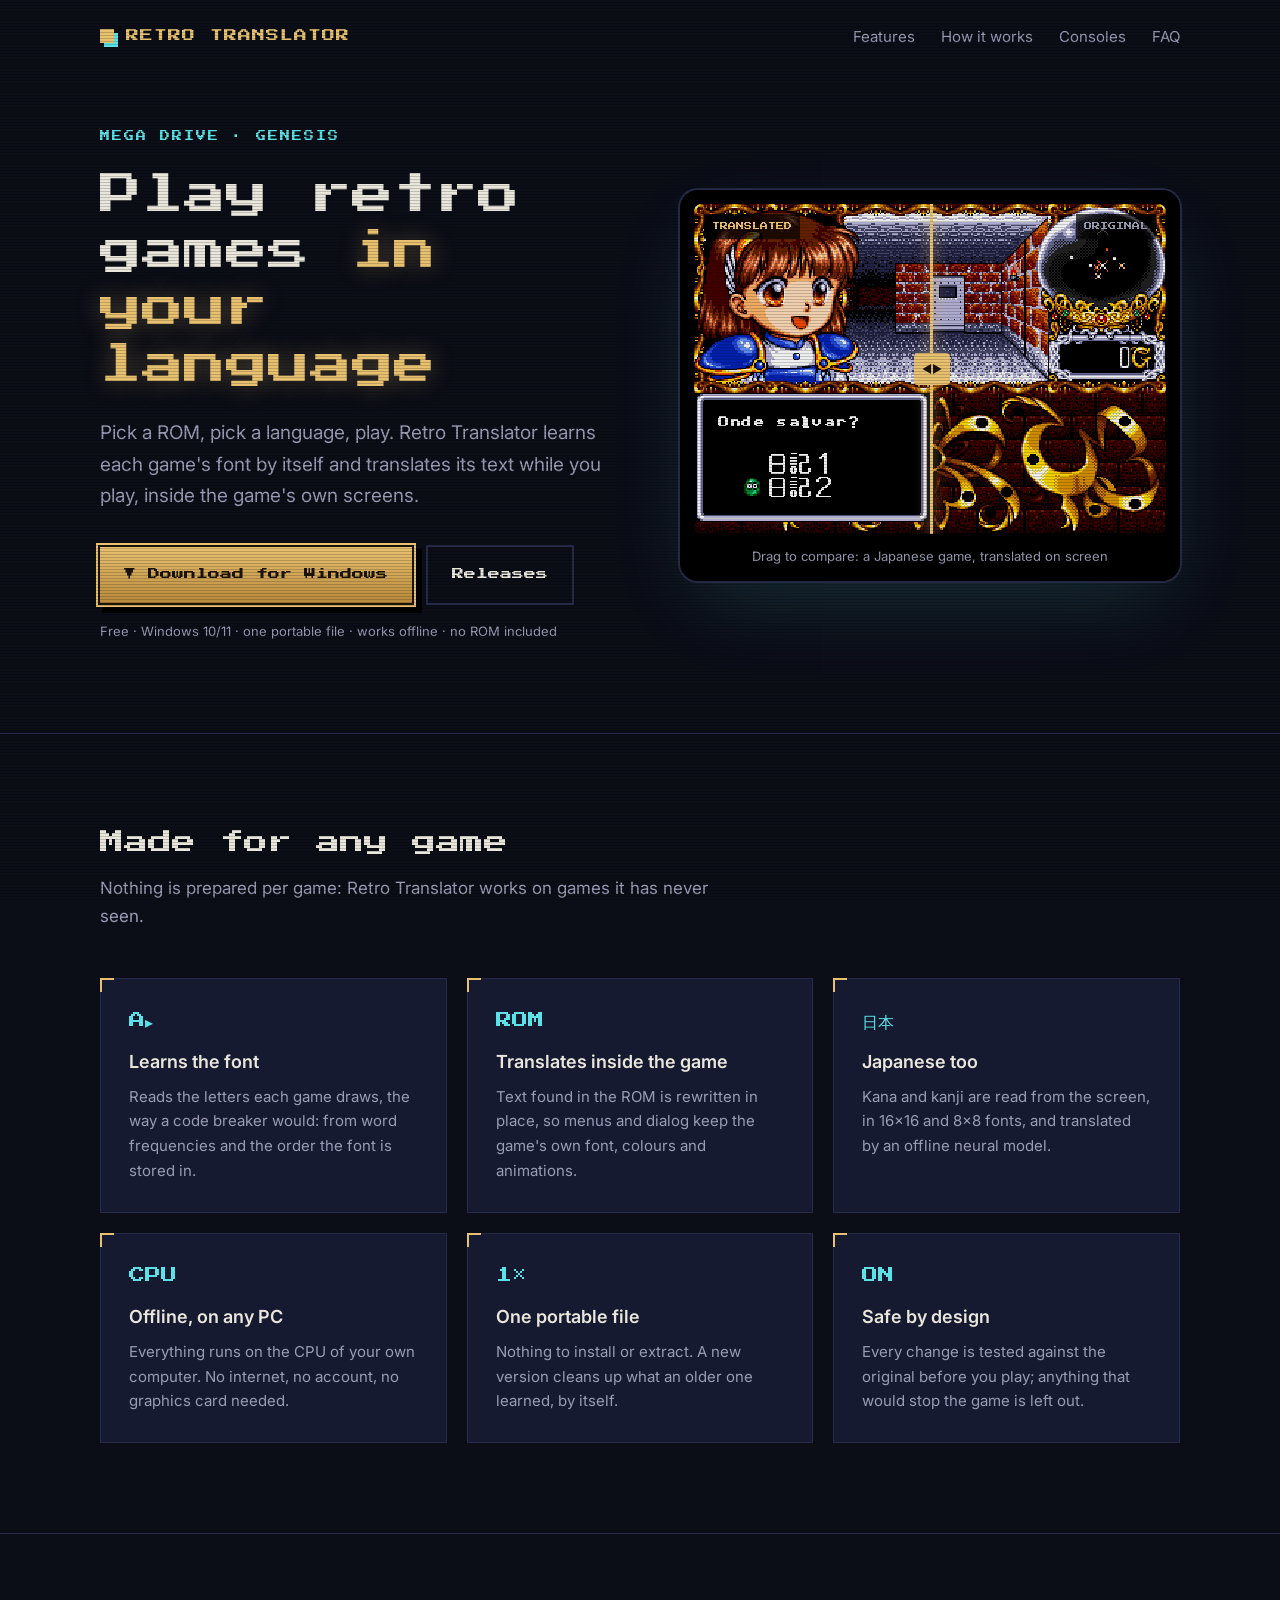
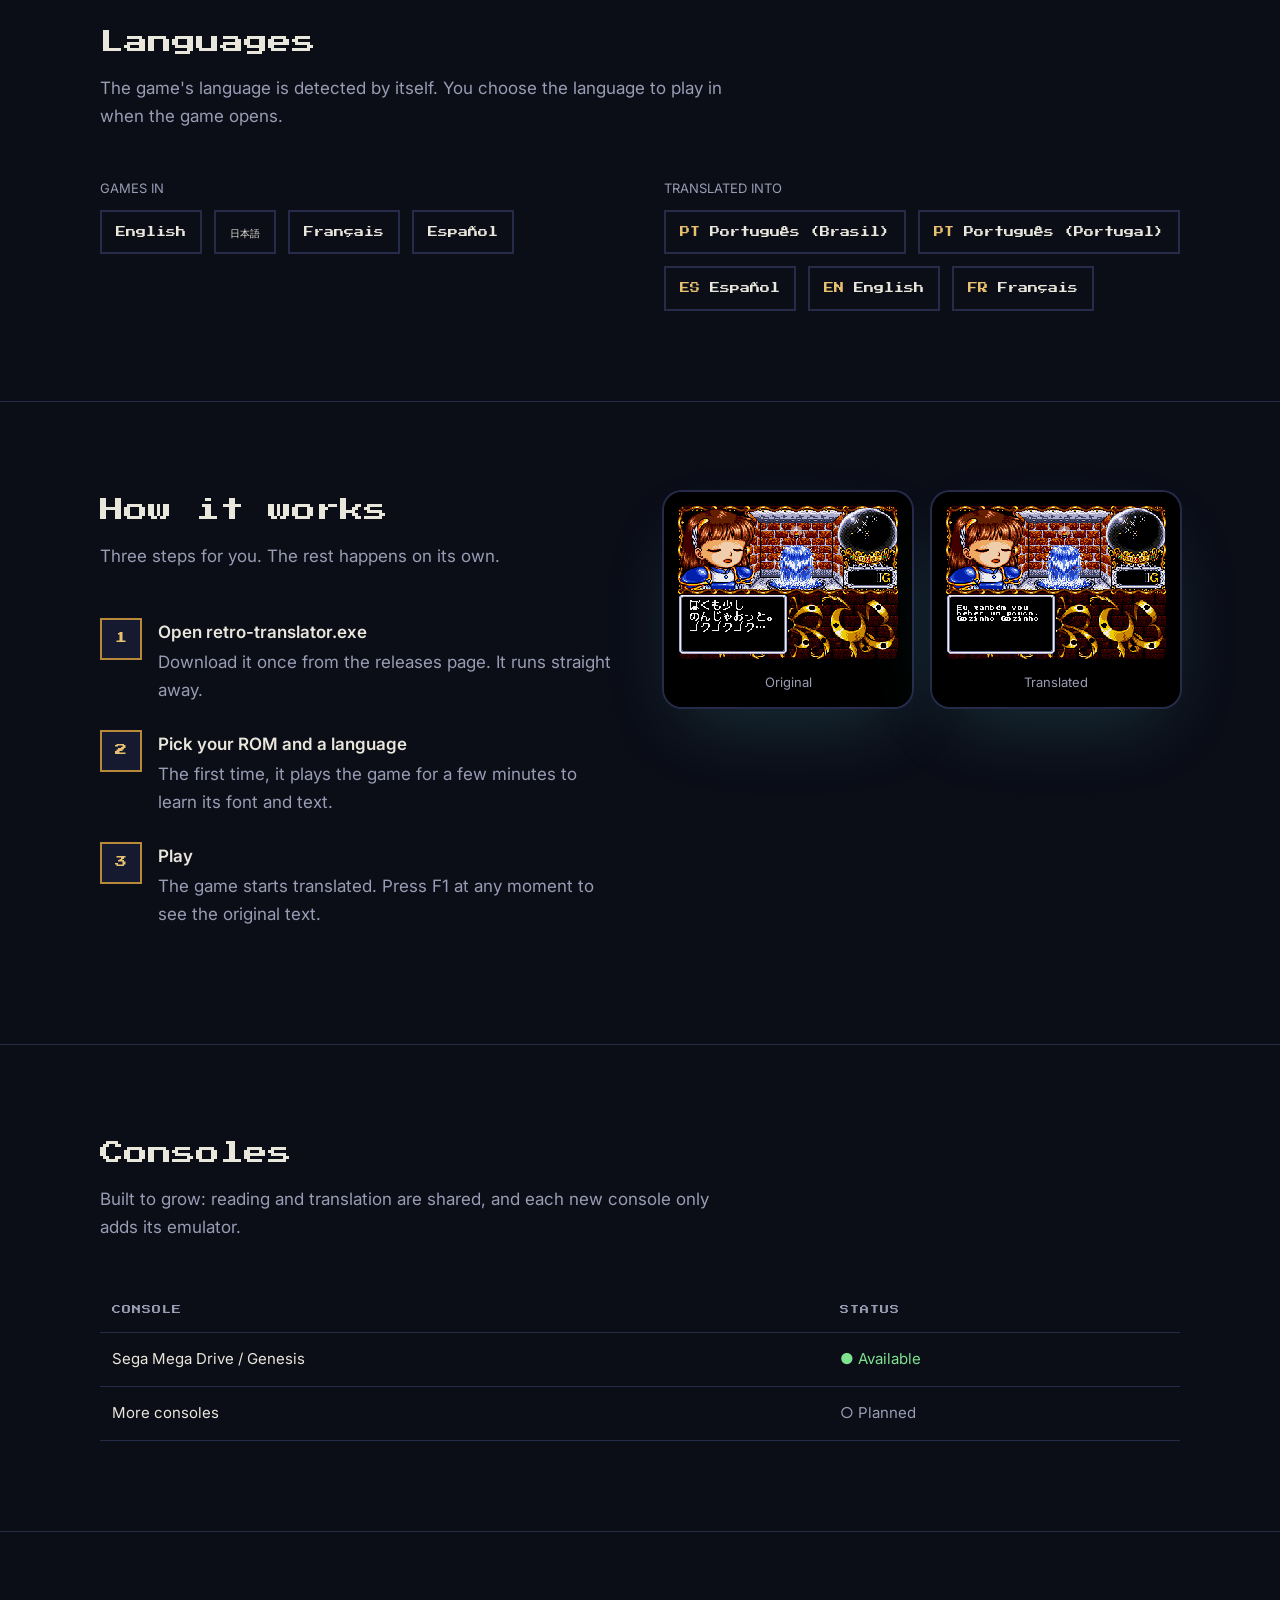
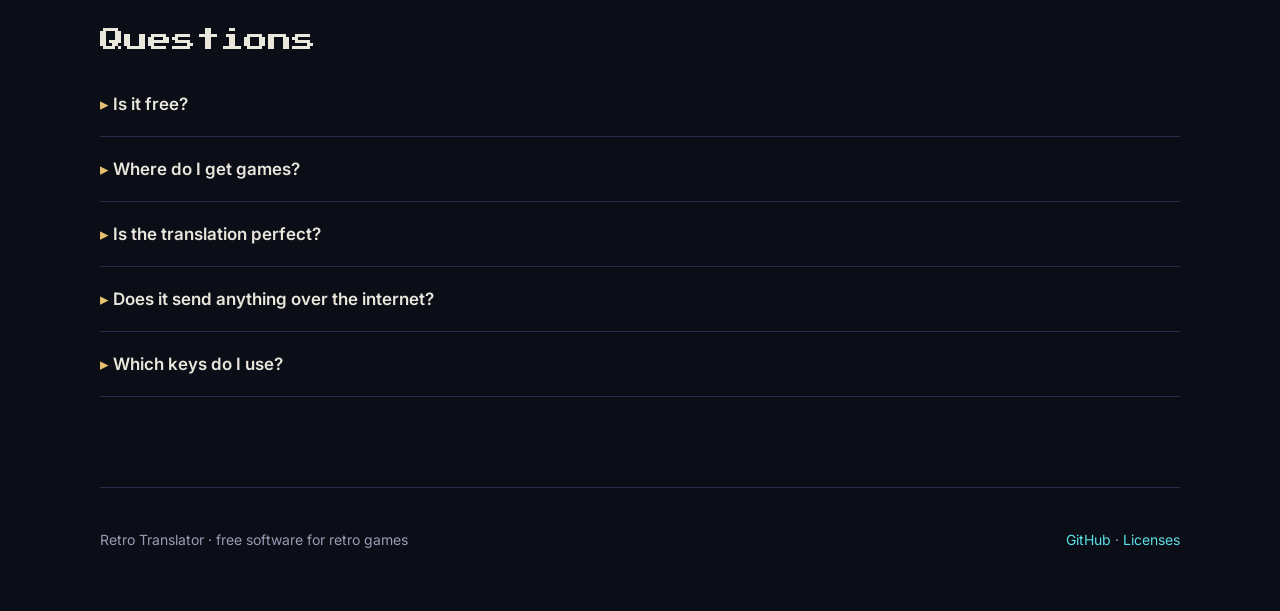
==== index.html @ daa5a82d "Website" ====
<!doctype html>
<html lang="en">
<head>
<meta charset="utf-8">
<meta name="viewport" content="width=device-width, initial-scale=1">
<title>Retro Translator · Play retro games translated automatically</title>
<meta name="description" content="Free Windows program that translates Mega Drive / Genesis games while you play: Japanese, English, French and Spanish games into Portuguese, Spanish, English or French. Offline, portable, no installation.">
<meta name="keywords" content="retro game translation, ROM translation, Mega Drive translation, Genesis translation, Japanese game translation, fan translation tool, emulator translation, traduzir jogos, tradução de ROM, traducir juegos retro">
<link rel="canonical" href="https://leofeitosa.github.io/retro-translator/">
<meta name="theme-color" content="#0b0d17">
<meta property="og:type" content="website">
<meta property="og:title" content="Retro Translator · Play retro games translated automatically">
<meta property="og:description" content="Pick a ROM, pick a language, play. The game's own text is translated while you play, offline, on any Windows PC.">
<meta property="og:url" content="https://leofeitosa.github.io/retro-translator/">
<meta property="og:image" content="https://leofeitosa.github.io/retro-translator/assets/save-after.png">
<meta name="twitter:card" content="summary_large_image">
<link rel="icon" href="data:image/svg+xml,%3Csvg xmlns='http://www.w3.org/2000/svg' viewBox='0 0 16 16'%3E%3Crect width='16' height='16' fill='%230b0d17'/%3E%3Crect x='3' y='3' width='10' height='2' fill='%23e8c170'/%3E%3Crect x='7' y='5' width='2' height='8' fill='%23e8c170'/%3E%3Crect x='11' y='11' width='2' height='2' fill='%235ce1e6'/%3E%3C/svg%3E">
<link rel="preconnect" href="https://fonts.googleapis.com">
<link rel="preconnect" href="https://fonts.gstatic.com" crossorigin>
<link href="https://fonts.googleapis.com/css2?family=Press+Start+2P&family=Inter:wght@400;500;600;700&display=swap" rel="stylesheet">
<script type="application/ld+json">
{"@context":"https://schema.org","@type":"SoftwareApplication","name":"Retro Translator",
"operatingSystem":"Windows 10, Windows 11","applicationCategory":"GameApplication",
"description":"Translates retro console games automatically while you play. Mega Drive / Genesis supported.",
"offers":{"@type":"Offer","price":"0","priceCurrency":"USD"},
"downloadUrl":"https://github.com/LeoFeitosa/retro-translator/releases/latest",
"url":"https://leofeitosa.github.io/retro-translator/"}
</script>
<style>
:root{--bg:#0b0d17;--bg2:#121527;--card:#161a30;--line:#262b4a;--text:#e9e6dc;--muted:#9a9cb4;--gold:#e8c170;--gold2:#b8893a;--cyan:#5ce1e6;--pixel:'Press Start 2P',monospace}
*{box-sizing:border-box;margin:0;padding:0}
html{scroll-behavior:smooth}
body{background:var(--bg);color:var(--text);font:400 17px/1.65 Inter,system-ui,sans-serif;-webkit-font-smoothing:antialiased;overflow-x:hidden}
body::before{content:"";position:fixed;inset:0;pointer-events:none;z-index:50;background:repeating-linear-gradient(0deg,rgba(0,0,0,.18) 0 1px,transparent 1px 3px);mix-blend-mode:multiply}
a{color:var(--cyan);text-decoration:none}
.wrap{max-width:1120px;margin:0 auto;padding:0 20px}
nav{display:flex;align-items:center;justify-content:space-between;padding:22px 0}
.logo{font-family:var(--pixel);font-size:13px;letter-spacing:1px;color:var(--gold);display:flex;align-items:center;gap:12px}
.logo i{width:14px;height:14px;background:var(--gold);box-shadow:4px 4px 0 var(--cyan);display:inline-block}
nav .links a{color:var(--muted);font-size:15px;margin-left:26px}
nav .links a:hover{color:var(--text)}
.hero{display:grid;grid-template-columns:1.05fr 1fr;gap:56px;align-items:center;padding:56px 0 90px}
.eyebrow{font-family:var(--pixel);font-size:10px;color:var(--cyan);letter-spacing:2px;text-transform:uppercase}
h1{font-family:var(--pixel);font-weight:400;font-size:clamp(26px,4vw,42px);line-height:1.35;margin:22px 0 24px;color:var(--text)}
h1 span{color:var(--gold);text-shadow:0 0 24px rgba(232,193,112,.35)}
.lead{font-size:19px;color:var(--muted);max-width:520px}
.cta{display:flex;flex-wrap:wrap;gap:14px;margin-top:34px;align-items:center}
.btn{font-family:var(--pixel);font-size:12px;padding:18px 24px;display:inline-flex;gap:12px;align-items:center;transition:transform .12s}
.btn-gold{background:linear-gradient(180deg,var(--gold),var(--gold2));color:#1a1306;box-shadow:0 0 0 2px #1a1306,0 0 0 4px var(--gold),6px 6px 0 4px #000}
.btn-gold:hover{transform:translate(-2px,-2px)}
.btn-ghost{color:var(--text);border:2px solid var(--line)}
.btn-ghost:hover{border-color:var(--cyan);color:var(--cyan)}
.small{font-size:13px;color:var(--muted);margin-top:16px}
.crt{position:relative;background:#000;padding:14px;border-radius:18px;box-shadow:0 0 0 2px var(--line),0 30px 80px -20px rgba(92,225,230,.18),inset 0 0 40px rgba(0,0,0,.9)}
.compare{position:relative;aspect-ratio:10/7;overflow:hidden;border-radius:8px;user-select:none}
.compare img{position:absolute;inset:0;width:100%;height:100%;image-rendering:pixelated;display:block}
.compare .after{clip-path:inset(0 calc(100% - var(--cut,50%)) 0 0)}
.compare .bar{position:absolute;top:0;bottom:0;left:var(--cut,50%);width:3px;background:var(--gold);box-shadow:0 0 14px var(--gold)}
.compare .bar::after{content:"◀▶";position:absolute;top:50%;left:50%;transform:translate(-50%,-50%);font-size:11px;background:var(--gold);color:#1a1306;padding:7px 8px;border-radius:4px}
.compare input{position:absolute;inset:0;width:100%;height:100%;opacity:0;cursor:ew-resize}
.tag{position:absolute;top:10px;font-family:var(--pixel);font-size:8px;padding:6px 8px;background:rgba(0,0,0,.7);color:var(--muted);z-index:2}
.tag.l{left:10px;color:var(--gold)}.tag.r{right:10px}
.crt figcaption{font-size:13px;color:var(--muted);text-align:center;padding-top:12px}
section{padding:90px 0;border-top:1px solid var(--line)}
h2{font-family:var(--pixel);font-weight:400;font-size:clamp(18px,2.4vw,24px);line-height:1.5;margin-bottom:14px}
.sub{color:var(--muted);max-width:640px;margin-bottom:48px}
.grid{display:grid;grid-template-columns:repeat(3,1fr);gap:20px}
.card{background:var(--card);border:1px solid var(--line);padding:28px;position:relative;transition:border-color .2s}
.card:hover{border-color:var(--gold2)}
.card::before{content:"";position:absolute;top:-1px;left:-1px;width:12px;height:12px;border-top:2px solid var(--gold);border-left:2px solid var(--gold)}
.card h3{font-size:18px;margin:14px 0 8px;font-weight:600}
.card p{color:var(--muted);font-size:15px}
.ico{font-family:var(--pixel);font-size:16px;color:var(--cyan)}
.langs{display:flex;flex-wrap:wrap;gap:12px;margin-top:8px}
.pill{font-family:var(--pixel);font-size:10px;padding:12px 14px;border:2px solid var(--line);color:var(--text)}
.pill b{color:var(--gold);font-weight:400}
.cols{display:grid;grid-template-columns:1fr 1fr;gap:48px}
.steps{counter-reset:s;list-style:none}
.steps li{counter-increment:s;padding:0 0 26px 58px;position:relative;color:var(--muted)}
.steps li b{color:var(--text);display:block;font-weight:600;margin-bottom:2px}
.steps li::before{content:counter(s);position:absolute;left:0;top:0;font-family:var(--pixel);font-size:12px;width:38px;height:38px;display:grid;place-items:center;background:var(--card);border:2px solid var(--gold2);color:var(--gold)}
table{width:100%;border-collapse:collapse;font-size:15px}
th,td{text-align:left;padding:14px 12px;border-bottom:1px solid var(--line)}
th{font-family:var(--pixel);font-size:9px;color:var(--muted);font-weight:400;letter-spacing:1px}
.ok{color:#7ee28f}.soon{color:var(--muted)}
.shots{display:grid;grid-template-columns:1fr 1fr;gap:20px;align-items:start}
details{border-bottom:1px solid var(--line);padding:18px 0}
summary{cursor:pointer;font-weight:600;list-style:none}
summary::before{content:"▸ ";color:var(--gold)}
details[open] summary::before{content:"▾ "}
details p{color:var(--muted);margin-top:10px}
footer{border-top:1px solid var(--line);padding:40px 0 60px;color:var(--muted);font-size:14px;display:flex;justify-content:space-between;flex-wrap:wrap;gap:12px}
@media (max-width:860px){.hero,.cols,.shots{grid-template-columns:1fr}.grid{grid-template-columns:1fr}nav .links{display:none}.hero{padding-top:24px}}
@media (prefers-reduced-motion:reduce){*{transition:none!important}html{scroll-behavior:auto}}
</style>
</head>
<body>
<div class="wrap">
<nav><div class="logo"><i></i>RETRO TRANSLATOR</div>
<div class="links"><a href="#features">Features</a><a href="#how">How it works</a><a href="#consoles">Consoles</a><a href="#faq">FAQ</a></div></nav>

<header class="hero">
<div>
<div class="eyebrow">Mega Drive · Genesis</div>
<h1>Play retro games <span>in your language</span></h1>
<p class="lead">Pick a ROM, pick a language, play. Retro Translator learns each game's font by itself and translates its text while you play, inside the game's own screens.</p>
<div class="cta">
<a class="btn btn-gold" href="https://github.com/LeoFeitosa/retro-translator/releases/latest/download/retro-translator.exe">▼ Download for Windows</a>
<a class="btn btn-ghost" href="https://github.com/LeoFeitosa/retro-translator/releases">Releases</a>
</div>
<p class="small">Free · Windows 10/11 · one portable file · works offline · no ROM included</p>
</div>
<figure class="crt">
<div class="compare" id="cmp">
<img src="assets/save-before.png" alt="Japanese Mega Drive game asking where to save" width="640" height="448">
<img class="after" src="assets/save-after.png" alt="The same screen translated into Portuguese: Onde guardar?" width="640" height="448">
<span class="tag l">TRANSLATED</span><span class="tag r">ORIGINAL</span>
<div class="bar"></div>
<input type="range" min="0" max="100" value="50" aria-label="Compare original and translated screen">
</div>
<figcaption>Drag to compare: a Japanese game, translated on screen</figcaption>
</figure>
</header>
</div>

<section id="features"><div class="wrap">
<h2>Made for any game</h2>
<p class="sub">Nothing is prepared per game: Retro Translator works on games it has never seen.</p>
<div class="grid">
<div class="card"><div class="ico">A▸</div><h3>Learns the font</h3><p>Reads the letters each game draws, the way a code breaker would: from word frequencies and the order the font is stored in.</p></div>
<div class="card"><div class="ico">ROM</div><h3>Translates inside the game</h3><p>Text found in the ROM is rewritten in place, so menus and dialog keep the game's own font, colours and animations.</p></div>
<div class="card"><div class="ico">日本</div><h3>Japanese too</h3><p>Kana and kanji are read from the screen, in 16x16 and 8x8 fonts, and translated by an offline neural model.</p></div>
<div class="card"><div class="ico">CPU</div><h3>Offline, on any PC</h3><p>Everything runs on the CPU of your own computer. No internet, no account, no graphics card needed.</p></div>
<div class="card"><div class="ico">1×</div><h3>One portable file</h3><p>Nothing to install or extract. A new version cleans up what an older one learned, by itself.</p></div>
<div class="card"><div class="ico">ON</div><h3>Safe by design</h3><p>Every change is tested against the original before you play; anything that would stop the game is left out.</p></div>
</div>
</div></section>

<section id="languages"><div class="wrap">
<h2>Languages</h2>
<p class="sub">The game's language is detected by itself. You choose the language to play in when the game opens.</p>
<div class="cols">
<div><p class="small" style="margin:0 0 10px">GAMES IN</p><div class="langs"><span class="pill">English</span><span class="pill">日本語</span><span class="pill">Français</span><span class="pill">Español</span></div></div>
<div><p class="small" style="margin:0 0 10px">TRANSLATED INTO</p><div class="langs"><span class="pill"><b>PT</b> Português (Brasil)</span><span class="pill"><b>PT</b> Português (Portugal)</span><span class="pill"><b>ES</b> Español</span><span class="pill"><b>EN</b> English</span><span class="pill"><b>FR</b> Français</span></div></div>
</div>
</div></section>

<section id="how"><div class="wrap cols">
<div>
<h2>How it works</h2>
<p class="sub">Three steps for you. The rest happens on its own.</p>
<ol class="steps">
<li><b>Open retro-translator.exe</b>Download it once from the releases page. It runs straight away.</li>
<li><b>Pick your ROM and a language</b>The first time, it plays the game for a few minutes to learn its font and text.</li>
<li><b>Play</b>The game starts translated. Press F1 at any moment to see the original text.</li>
</ol>
</div>
<div class="shots">
<figure class="crt"><div class="compare"><img src="assets/drink-before.png" alt="Japanese dialog box" width="640" height="448" loading="lazy"></div><figcaption>Original</figcaption></figure>
<figure class="crt"><div class="compare"><img src="assets/drink-after.png" alt="Dialog box translated into Portuguese" width="640" height="448" loading="lazy"></div><figcaption>Translated</figcaption></figure>
</div>
</div></section>

<section id="consoles"><div class="wrap">
<h2>Consoles</h2>
<p class="sub">Built to grow: reading and translation are shared, and each new console only adds its emulator.</p>
<table>
<tr><th>CONSOLE</th><th>STATUS</th></tr>
<tr><td>Sega Mega Drive / Genesis</td><td class="ok">● Available</td></tr>
<tr><td>More consoles</td><td class="soon">○ Planned</td></tr>
</table>
</div></section>

<section id="faq"><div class="wrap">
<h2>Questions</h2>
<details><summary>Is it free?</summary><p>Yes. It may not be sold: the emulator core it uses forbids commercial use.</p></details>
<details><summary>Where do I get games?</summary><p>No ROM is included. Use backups of games you own.</p></details>
<details><summary>Is the translation perfect?</summary><p>Most sentences read well; some come out literal or wrong, and graphic text such as logos is not translated. Each version improves it.</p></details>
<details><summary>Does it send anything over the internet?</summary><p>No. Reading and translation run entirely on your computer.</p></details>
<details><summary>Which keys do I use?</summary><p>Arrows for the D-pad, Z / X / C for A / B / C, Enter for Start, F1 to switch the translation on and off, Esc to quit.</p></details>
</div></section>

<div class="wrap"><footer><span>Retro Translator · free software for retro games</span><span><a href="https://github.com/LeoFeitosa/retro-translator">GitHub</a> · <a href="https://github.com/LeoFeitosa/retro-translator/blob/main/THIRD_PARTY.md">Licenses</a></span></footer></div>

<script>
document.querySelectorAll('.compare input').forEach(function(r){r.addEventListener('input',function(){r.parentNode.style.setProperty('--cut',r.value+'%')})});
</script>
</body>
</html>
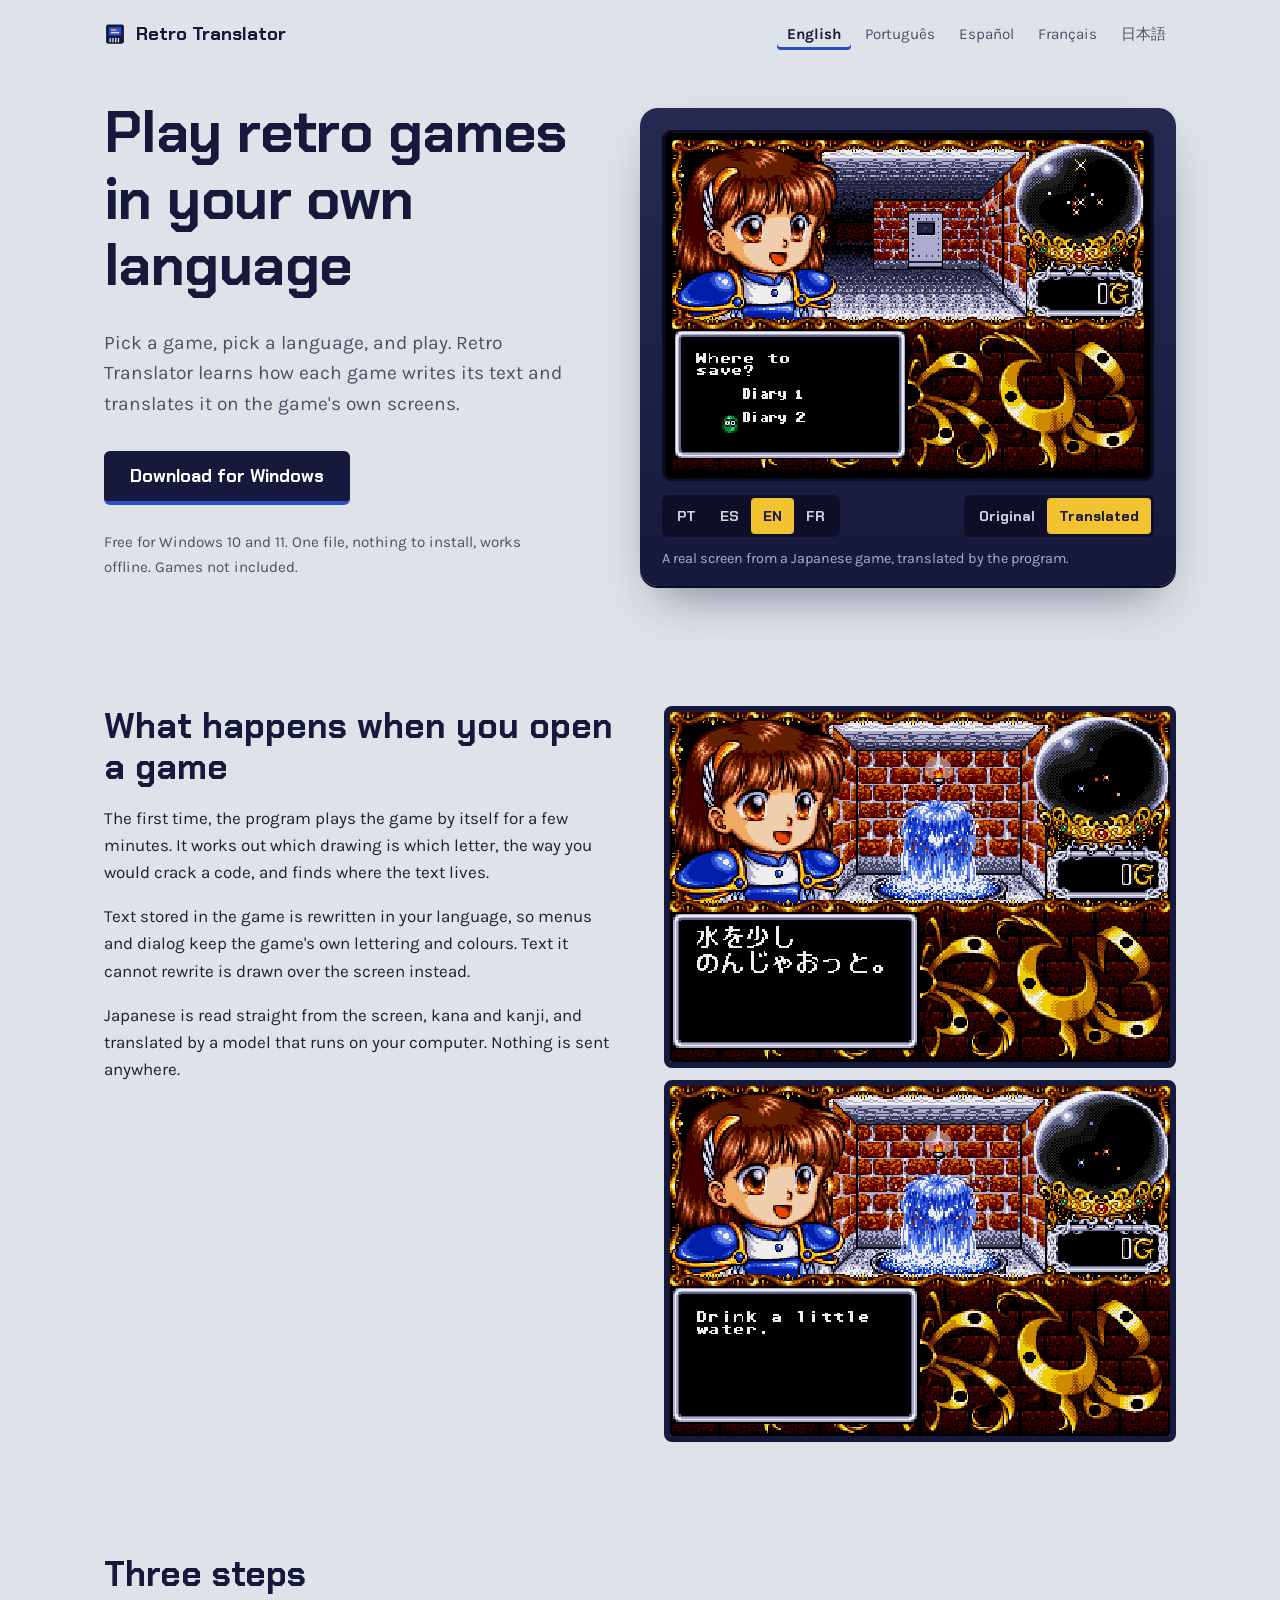
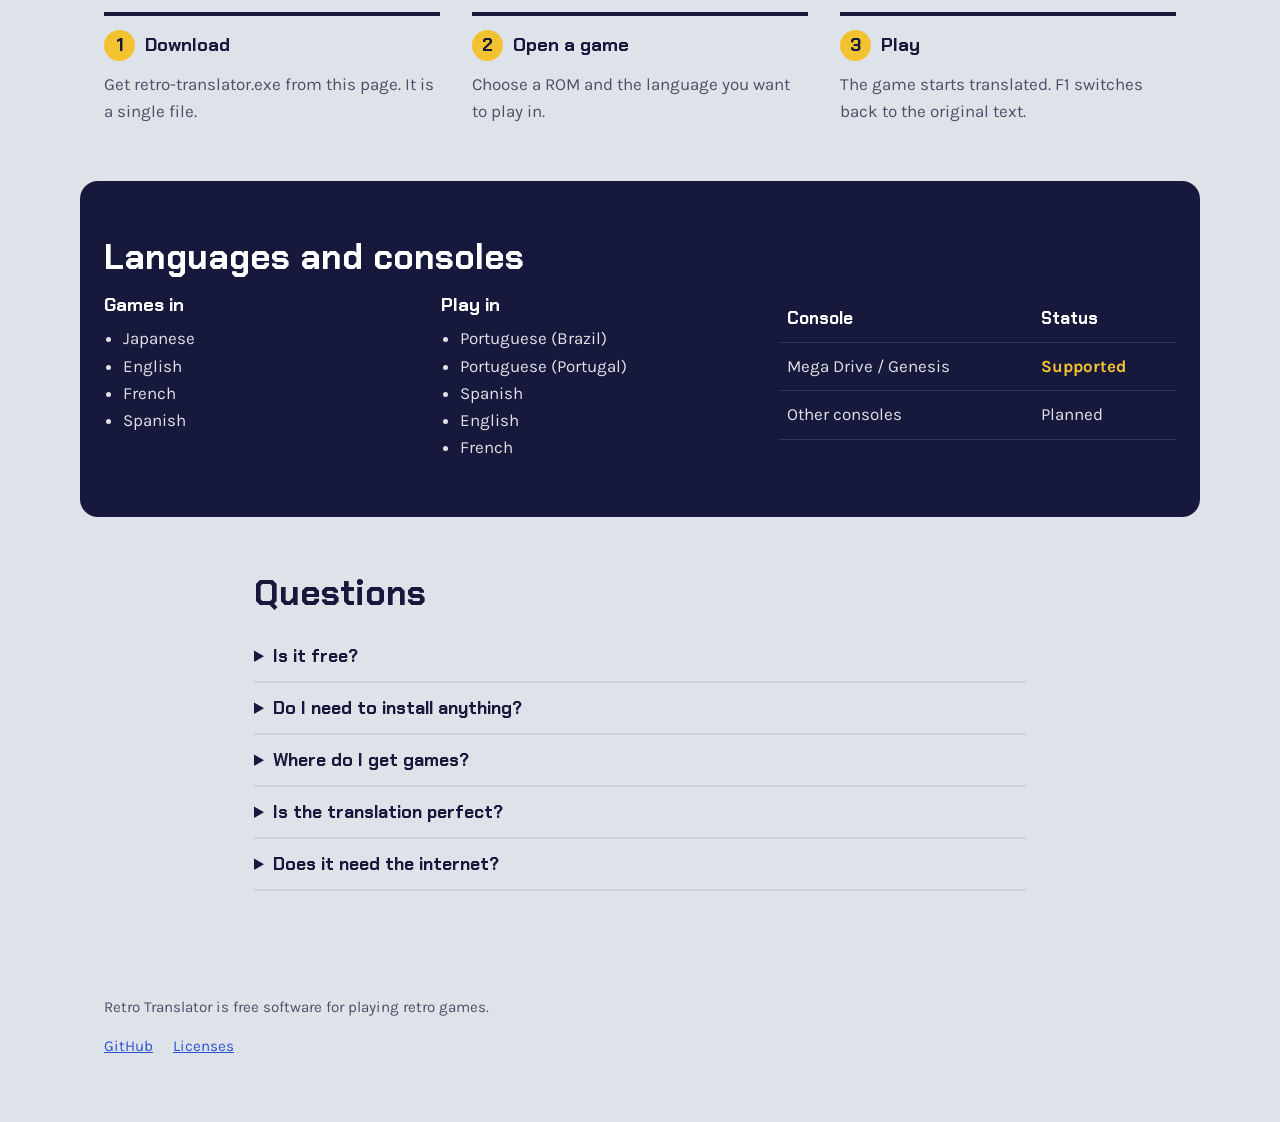
==== commit 6ce11523: "Rebuild the website: one page per language, real screenshots, structured data" ====
--- a/index.html
+++ b/index.html
@@ -3,187 +3,78 @@
 <head>
 <meta charset="utf-8">
 <meta name="viewport" content="width=device-width, initial-scale=1">
-<title>Retro Translator · Play retro games translated automatically</title>
-<meta name="description" content="Free Windows program that translates Mega Drive / Genesis games while you play: Japanese, English, French and Spanish games into Portuguese, Spanish, English or French. Offline, portable, no installation.">
-<meta name="keywords" content="retro game translation, ROM translation, Mega Drive translation, Genesis translation, Japanese game translation, fan translation tool, emulator translation, traduzir jogos, tradução de ROM, traducir juegos retro">
+<title>Retro Translator: play retro games translated into your language</title>
+<meta name="description" content="Free Windows program that translates Mega Drive / Genesis games while you play. Japanese, English, French and Spanish games into English, Portuguese, Spanish or French. Offline and portable.">
 <link rel="canonical" href="https://leofeitosa.github.io/retro-translator/">
-<meta name="theme-color" content="#0b0d17">
+<link rel="alternate" hreflang="en" href="https://leofeitosa.github.io/retro-translator/">
+<link rel="alternate" hreflang="pt" href="https://leofeitosa.github.io/retro-translator/pt/">
+<link rel="alternate" hreflang="es" href="https://leofeitosa.github.io/retro-translator/es/">
+<link rel="alternate" hreflang="fr" href="https://leofeitosa.github.io/retro-translator/fr/">
+<link rel="alternate" hreflang="ja" href="https://leofeitosa.github.io/retro-translator/ja/">
+<link rel="alternate" hreflang="x-default" href="https://leofeitosa.github.io/retro-translator/">
 <meta property="og:type" content="website">
-<meta property="og:title" content="Retro Translator · Play retro games translated automatically">
-<meta property="og:description" content="Pick a ROM, pick a language, play. The game's own text is translated while you play, offline, on any Windows PC.">
+<meta property="og:site_name" content="Retro Translator">
+<meta property="og:locale" content="en_US">
+<meta property="og:title" content="Retro Translator: play retro games translated into your language">
+<meta property="og:description" content="Free Windows program that translates Mega Drive / Genesis games while you play. Japanese, English, French and Spanish games into English, Portuguese, Spanish or French. Offline and portable.">
 <meta property="og:url" content="https://leofeitosa.github.io/retro-translator/">
-<meta property="og:image" content="https://leofeitosa.github.io/retro-translator/assets/save-after.png">
+<meta property="og:image" content="https://leofeitosa.github.io/retro-translator/assets/share.png">
+<meta property="og:image:width" content="1200"><meta property="og:image:height" content="840">
 <meta name="twitter:card" content="summary_large_image">
-<link rel="icon" href="data:image/svg+xml,%3Csvg xmlns='http://www.w3.org/2000/svg' viewBox='0 0 16 16'%3E%3Crect width='16' height='16' fill='%230b0d17'/%3E%3Crect x='3' y='3' width='10' height='2' fill='%23e8c170'/%3E%3Crect x='7' y='5' width='2' height='8' fill='%23e8c170'/%3E%3Crect x='11' y='11' width='2' height='2' fill='%235ce1e6'/%3E%3C/svg%3E">
-<link rel="preconnect" href="https://fonts.googleapis.com">
-<link rel="preconnect" href="https://fonts.gstatic.com" crossorigin>
-<link href="https://fonts.googleapis.com/css2?family=Press+Start+2P&family=Inter:wght@400;500;600;700&display=swap" rel="stylesheet">
-<script type="application/ld+json">
-{"@context":"https://schema.org","@type":"SoftwareApplication","name":"Retro Translator",
-"operatingSystem":"Windows 10, Windows 11","applicationCategory":"GameApplication",
-"description":"Translates retro console games automatically while you play. Mega Drive / Genesis supported.",
-"offers":{"@type":"Offer","price":"0","priceCurrency":"USD"},
-"downloadUrl":"https://github.com/LeoFeitosa/retro-translator/releases/latest",
-"url":"https://leofeitosa.github.io/retro-translator/"}
-</script>
-<style>
-:root{--bg:#0b0d17;--bg2:#121527;--card:#161a30;--line:#262b4a;--text:#e9e6dc;--muted:#9a9cb4;--gold:#e8c170;--gold2:#b8893a;--cyan:#5ce1e6;--pixel:'Press Start 2P',monospace}
-*{box-sizing:border-box;margin:0;padding:0}
-html{scroll-behavior:smooth}
-body{background:var(--bg);color:var(--text);font:400 17px/1.65 Inter,system-ui,sans-serif;-webkit-font-smoothing:antialiased;overflow-x:hidden}
-body::before{content:"";position:fixed;inset:0;pointer-events:none;z-index:50;background:repeating-linear-gradient(0deg,rgba(0,0,0,.18) 0 1px,transparent 1px 3px);mix-blend-mode:multiply}
-a{color:var(--cyan);text-decoration:none}
-.wrap{max-width:1120px;margin:0 auto;padding:0 20px}
-nav{display:flex;align-items:center;justify-content:space-between;padding:22px 0}
-.logo{font-family:var(--pixel);font-size:13px;letter-spacing:1px;color:var(--gold);display:flex;align-items:center;gap:12px}
-.logo i{width:14px;height:14px;background:var(--gold);box-shadow:4px 4px 0 var(--cyan);display:inline-block}
-nav .links a{color:var(--muted);font-size:15px;margin-left:26px}
-nav .links a:hover{color:var(--text)}
-.hero{display:grid;grid-template-columns:1.05fr 1fr;gap:56px;align-items:center;padding:56px 0 90px}
-.eyebrow{font-family:var(--pixel);font-size:10px;color:var(--cyan);letter-spacing:2px;text-transform:uppercase}
-h1{font-family:var(--pixel);font-weight:400;font-size:clamp(26px,4vw,42px);line-height:1.35;margin:22px 0 24px;color:var(--text)}
-h1 span{color:var(--gold);text-shadow:0 0 24px rgba(232,193,112,.35)}
-.lead{font-size:19px;color:var(--muted);max-width:520px}
-.cta{display:flex;flex-wrap:wrap;gap:14px;margin-top:34px;align-items:center}
-.btn{font-family:var(--pixel);font-size:12px;padding:18px 24px;display:inline-flex;gap:12px;align-items:center;transition:transform .12s}
-.btn-gold{background:linear-gradient(180deg,var(--gold),var(--gold2));color:#1a1306;box-shadow:0 0 0 2px #1a1306,0 0 0 4px var(--gold),6px 6px 0 4px #000}
-.btn-gold:hover{transform:translate(-2px,-2px)}
-.btn-ghost{color:var(--text);border:2px solid var(--line)}
-.btn-ghost:hover{border-color:var(--cyan);color:var(--cyan)}
-.small{font-size:13px;color:var(--muted);margin-top:16px}
-.crt{position:relative;background:#000;padding:14px;border-radius:18px;box-shadow:0 0 0 2px var(--line),0 30px 80px -20px rgba(92,225,230,.18),inset 0 0 40px rgba(0,0,0,.9)}
-.compare{position:relative;aspect-ratio:10/7;overflow:hidden;border-radius:8px;user-select:none}
-.compare img{position:absolute;inset:0;width:100%;height:100%;image-rendering:pixelated;display:block}
-.compare .after{clip-path:inset(0 calc(100% - var(--cut,50%)) 0 0)}
-.compare .bar{position:absolute;top:0;bottom:0;left:var(--cut,50%);width:3px;background:var(--gold);box-shadow:0 0 14px var(--gold)}
-.compare .bar::after{content:"◀▶";position:absolute;top:50%;left:50%;transform:translate(-50%,-50%);font-size:11px;background:var(--gold);color:#1a1306;padding:7px 8px;border-radius:4px}
-.compare input{position:absolute;inset:0;width:100%;height:100%;opacity:0;cursor:ew-resize}
-.tag{position:absolute;top:10px;font-family:var(--pixel);font-size:8px;padding:6px 8px;background:rgba(0,0,0,.7);color:var(--muted);z-index:2}
-.tag.l{left:10px;color:var(--gold)}.tag.r{right:10px}
-.crt figcaption{font-size:13px;color:var(--muted);text-align:center;padding-top:12px}
-section{padding:90px 0;border-top:1px solid var(--line)}
-h2{font-family:var(--pixel);font-weight:400;font-size:clamp(18px,2.4vw,24px);line-height:1.5;margin-bottom:14px}
-.sub{color:var(--muted);max-width:640px;margin-bottom:48px}
-.grid{display:grid;grid-template-columns:repeat(3,1fr);gap:20px}
-.card{background:var(--card);border:1px solid var(--line);padding:28px;position:relative;transition:border-color .2s}
-.card:hover{border-color:var(--gold2)}
-.card::before{content:"";position:absolute;top:-1px;left:-1px;width:12px;height:12px;border-top:2px solid var(--gold);border-left:2px solid var(--gold)}
-.card h3{font-size:18px;margin:14px 0 8px;font-weight:600}
-.card p{color:var(--muted);font-size:15px}
-.ico{font-family:var(--pixel);font-size:16px;color:var(--cyan)}
-.langs{display:flex;flex-wrap:wrap;gap:12px;margin-top:8px}
-.pill{font-family:var(--pixel);font-size:10px;padding:12px 14px;border:2px solid var(--line);color:var(--text)}
-.pill b{color:var(--gold);font-weight:400}
-.cols{display:grid;grid-template-columns:1fr 1fr;gap:48px}
-.steps{counter-reset:s;list-style:none}
-.steps li{counter-increment:s;padding:0 0 26px 58px;position:relative;color:var(--muted)}
-.steps li b{color:var(--text);display:block;font-weight:600;margin-bottom:2px}
-.steps li::before{content:counter(s);position:absolute;left:0;top:0;font-family:var(--pixel);font-size:12px;width:38px;height:38px;display:grid;place-items:center;background:var(--card);border:2px solid var(--gold2);color:var(--gold)}
-table{width:100%;border-collapse:collapse;font-size:15px}
-th,td{text-align:left;padding:14px 12px;border-bottom:1px solid var(--line)}
-th{font-family:var(--pixel);font-size:9px;color:var(--muted);font-weight:400;letter-spacing:1px}
-.ok{color:#7ee28f}.soon{color:var(--muted)}
-.shots{display:grid;grid-template-columns:1fr 1fr;gap:20px;align-items:start}
-details{border-bottom:1px solid var(--line);padding:18px 0}
-summary{cursor:pointer;font-weight:600;list-style:none}
-summary::before{content:"▸ ";color:var(--gold)}
-details[open] summary::before{content:"▾ "}
-details p{color:var(--muted);margin-top:10px}
-footer{border-top:1px solid var(--line);padding:40px 0 60px;color:var(--muted);font-size:14px;display:flex;justify-content:space-between;flex-wrap:wrap;gap:12px}
-@media (max-width:860px){.hero,.cols,.shots{grid-template-columns:1fr}.grid{grid-template-columns:1fr}nav .links{display:none}.hero{padding-top:24px}}
-@media (prefers-reduced-motion:reduce){*{transition:none!important}html{scroll-behavior:auto}}
-</style>
+<meta name="theme-color" content="#16193b">
+<link rel="icon" href="assets/icon.svg" type="image/svg+xml">
+<link rel="preconnect" href="https://fonts.googleapis.com"><link rel="preconnect" href="https://fonts.gstatic.com" crossorigin>
+<link href="https://fonts.googleapis.com/css2?family=Chakra+Petch:wght@500;700&family=Karla:wght@400;500;700&display=swap" rel="stylesheet">
+<link rel="stylesheet" href="assets/site.css">
+<link rel="preload" as="image" href="assets/save-en.png">
+<script type="application/ld+json">[{"@context": "https://schema.org", "@type": "SoftwareApplication", "name": "Retro Translator", "operatingSystem": "Windows 10, Windows 11", "applicationCategory": "GameApplication", "description": "Free Windows program that translates Mega Drive / Genesis games while you play. Japanese, English, French and Spanish games into English, Portuguese, Spanish or French. Offline and portable.", "inLanguage": "en", "url": "https://leofeitosa.github.io/retro-translator/", "downloadUrl": "https://github.com/LeoFeitosa/retro-translator/releases/latest/download/retro-translator.exe", "image": "https://leofeitosa.github.io/retro-translator/assets/share.png", "offers": {"@type": "Offer", "price": "0", "priceCurrency": "USD"}}, {"@context": "https://schema.org", "@type": "FAQPage", "inLanguage": "en", "mainEntity": [{"@type": "Question", "name": "Is it free?", "acceptedAnswer": {"@type": "Answer", "text": "Yes. It cannot be sold: the emulator it uses does not allow commercial use."}}, {"@type": "Question", "name": "Do I need to install anything?", "acceptedAnswer": {"@type": "Answer", "text": "No. Download one file and open it. A new version cleans up after the old one by itself."}}, {"@type": "Question", "name": "Where do I get games?", "acceptedAnswer": {"@type": "Answer", "text": "Games are not included. Use copies of games you own."}}, {"@type": "Question", "name": "Is the translation perfect?", "acceptedAnswer": {"@type": "Answer", "text": "Most text reads well; some comes out literal or wrong, and text drawn as pictures, like logos, stays as it is."}}, {"@type": "Question", "name": "Does it need the internet?", "acceptedAnswer": {"@type": "Answer", "text": "No. Everything runs on your own computer, on the CPU."}}]}]</script>
+<script>(function(){try{if(localStorage.getItem("rt-lang"))return}catch(e){}
+var l=(navigator.languages||[navigator.language||""]).map(function(x){return x.slice(0,2)});
+for(var i=0;i<l.length;i++){if(l[i]==="en")return;if(["pt","es","fr","ja"].indexOf(l[i])>=0){
+location.replace(l[i]+"/");return}}})()</script>
 </head>
 <body>
-<div class="wrap">
-<nav><div class="logo"><i></i>RETRO TRANSLATOR</div>
-<div class="links"><a href="#features">Features</a><a href="#how">How it works</a><a href="#consoles">Consoles</a><a href="#faq">FAQ</a></div></nav>
-
-<header class="hero">
-<div>
-<div class="eyebrow">Mega Drive · Genesis</div>
-<h1>Play retro games <span>in your language</span></h1>
-<p class="lead">Pick a ROM, pick a language, play. Retro Translator learns each game's font by itself and translates its text while you play, inside the game's own screens.</p>
-<div class="cta">
-<a class="btn btn-gold" href="https://github.com/LeoFeitosa/retro-translator/releases/latest/download/retro-translator.exe">▼ Download for Windows</a>
-<a class="btn btn-ghost" href="https://github.com/LeoFeitosa/retro-translator/releases">Releases</a>
+<header class="top">
+<a class="mark" href="./"><img src="assets/icon.svg" alt="" width="22" height="22">Retro Translator</a>
+<nav class="langs" aria-label="Language"><a href="" hreflang="en" lang="en" aria-current="page">English</a><a href="pt/" hreflang="pt" lang="pt">Português</a><a href="es/" hreflang="es" lang="es">Español</a><a href="fr/" hreflang="fr" lang="fr">Français</a><a href="ja/" hreflang="ja" lang="ja">日本語</a></nav>
+</header>
+<main>
+<section class="hero">
+<div class="pitch">
+<h1>Play retro games in your own language</h1>
+<p class="lead">Pick a game, pick a language, and play. Retro Translator learns how each game writes its text and translates it on the game&#x27;s own screens.</p>
+<a class="get" href="https://github.com/LeoFeitosa/retro-translator/releases/latest/download/retro-translator.exe">Download for Windows</a>
+<p class="facts">Free for Windows 10 and 11. One file, nothing to install, works offline. Games not included.</p>
 </div>
-<p class="small">Free · Windows 10/11 · one portable file · works offline · no ROM included</p>
+<figure class="tv" data-root="">
+<div class="screen"><img id="shot" src="assets/save-en.png" width="320" height="224" alt="Japanese Mega Drive game asking where to save, translated into English"></div>
+<div class="panel">
+<div class="group" role="group" aria-label="Translation"><button type="button" data-shot="pt" aria-pressed="false">PT</button><button type="button" data-shot="es" aria-pressed="false">ES</button><button type="button" data-shot="en" aria-pressed="true">EN</button><button type="button" data-shot="fr" aria-pressed="false">FR</button></div>
+<div class="group" role="group"><button type="button" data-view="orig" aria-pressed="false">Original</button><button type="button" data-view="trans" aria-pressed="true">Translated</button></div>
 </div>
-<figure class="crt">
-<div class="compare" id="cmp">
-<img src="assets/save-before.png" alt="Japanese Mega Drive game asking where to save" width="640" height="448">
-<img class="after" src="assets/save-after.png" alt="The same screen translated into Portuguese: Onde guardar?" width="640" height="448">
-<span class="tag l">TRANSLATED</span><span class="tag r">ORIGINAL</span>
-<div class="bar"></div>
-<input type="range" min="0" max="100" value="50" aria-label="Compare original and translated screen">
+<figcaption>A real screen from a Japanese game, translated by the program.</figcaption>
+</figure>
+</section>
+<section class="how">
+<div class="text"><h2>What happens when you open a game</h2><p>The first time, the program plays the game by itself for a few minutes. It works out which drawing is which letter, the way you would crack a code, and finds where the text lives.</p><p>Text stored in the game is rewritten in your language, so menus and dialog keep the game&#x27;s own lettering and colours. Text it cannot rewrite is drawn over the screen instead.</p><p>Japanese is read straight from the screen, kana and kanji, and translated by a model that runs on your computer. Nothing is sent anywhere.</p></div>
+<div class="pair">
+<img src="assets/talk-ja.png" width="320" height="224" loading="lazy" alt="Original">
+<img src="assets/talk-en.png" width="320" height="224" loading="lazy" alt="Dialog of a Japanese Mega Drive game translated into English">
 </div>
-<figcaption>Drag to compare: a Japanese game, translated on screen</figcaption>
-</figure>
-</header>
+</section>
+<section class="steps"><h2>Three steps</h2><ol><li><h3>Download</h3><p>Get retro-translator.exe from this page. It is a single file.</p></li><li><h3>Open a game</h3><p>Choose a ROM and the language you want to play in.</p></li><li><h3>Play</h3><p>The game starts translated. F1 switches back to the original text.</p></li></ol></section>
+<section class="support">
+<h2>Languages and consoles</h2>
+<div class="cols">
+<div><h3>Games in</h3><ul><li>Japanese</li><li>English</li><li>French</li><li>Spanish</li></ul></div>
+<div><h3>Play in</h3><ul><li>Portuguese (Brazil)</li><li>Portuguese (Portugal)</li><li>Spanish</li><li>English</li><li>French</li></ul></div>
+<table><thead><tr><th>Console</th><th>Status</th></tr></thead>
+<tbody><tr><td>Mega Drive / Genesis</td><td class="on">Supported</td></tr><tr><td>Other consoles</td><td>Planned</td></tr></tbody></table>
 </div>
-
-<section id="features"><div class="wrap">
-<h2>Made for any game</h2>
-<p class="sub">Nothing is prepared per game: Retro Translator works on games it has never seen.</p>
-<div class="grid">
-<div class="card"><div class="ico">A▸</div><h3>Learns the font</h3><p>Reads the letters each game draws, the way a code breaker would: from word frequencies and the order the font is stored in.</p></div>
-<div class="card"><div class="ico">ROM</div><h3>Translates inside the game</h3><p>Text found in the ROM is rewritten in place, so menus and dialog keep the game's own font, colours and animations.</p></div>
-<div class="card"><div class="ico">日本</div><h3>Japanese too</h3><p>Kana and kanji are read from the screen, in 16x16 and 8x8 fonts, and translated by an offline neural model.</p></div>
-<div class="card"><div class="ico">CPU</div><h3>Offline, on any PC</h3><p>Everything runs on the CPU of your own computer. No internet, no account, no graphics card needed.</p></div>
-<div class="card"><div class="ico">1×</div><h3>One portable file</h3><p>Nothing to install or extract. A new version cleans up what an older one learned, by itself.</p></div>
-<div class="card"><div class="ico">ON</div><h3>Safe by design</h3><p>Every change is tested against the original before you play; anything that would stop the game is left out.</p></div>
-</div>
-</div></section>
-
-<section id="languages"><div class="wrap">
-<h2>Languages</h2>
-<p class="sub">The game's language is detected by itself. You choose the language to play in when the game opens.</p>
-<div class="cols">
-<div><p class="small" style="margin:0 0 10px">GAMES IN</p><div class="langs"><span class="pill">English</span><span class="pill">日本語</span><span class="pill">Français</span><span class="pill">Español</span></div></div>
-<div><p class="small" style="margin:0 0 10px">TRANSLATED INTO</p><div class="langs"><span class="pill"><b>PT</b> Português (Brasil)</span><span class="pill"><b>PT</b> Português (Portugal)</span><span class="pill"><b>ES</b> Español</span><span class="pill"><b>EN</b> English</span><span class="pill"><b>FR</b> Français</span></div></div>
-</div>
-</div></section>
-
-<section id="how"><div class="wrap cols">
-<div>
-<h2>How it works</h2>
-<p class="sub">Three steps for you. The rest happens on its own.</p>
-<ol class="steps">
-<li><b>Open retro-translator.exe</b>Download it once from the releases page. It runs straight away.</li>
-<li><b>Pick your ROM and a language</b>The first time, it plays the game for a few minutes to learn its font and text.</li>
-<li><b>Play</b>The game starts translated. Press F1 at any moment to see the original text.</li>
-</ol>
-</div>
-<div class="shots">
-<figure class="crt"><div class="compare"><img src="assets/drink-before.png" alt="Japanese dialog box" width="640" height="448" loading="lazy"></div><figcaption>Original</figcaption></figure>
-<figure class="crt"><div class="compare"><img src="assets/drink-after.png" alt="Dialog box translated into Portuguese" width="640" height="448" loading="lazy"></div><figcaption>Translated</figcaption></figure>
-</div>
-</div></section>
-
-<section id="consoles"><div class="wrap">
-<h2>Consoles</h2>
-<p class="sub">Built to grow: reading and translation are shared, and each new console only adds its emulator.</p>
-<table>
-<tr><th>CONSOLE</th><th>STATUS</th></tr>
-<tr><td>Sega Mega Drive / Genesis</td><td class="ok">● Available</td></tr>
-<tr><td>More consoles</td><td class="soon">○ Planned</td></tr>
-</table>
-</div></section>
-
-<section id="faq"><div class="wrap">
-<h2>Questions</h2>
-<details><summary>Is it free?</summary><p>Yes. It may not be sold: the emulator core it uses forbids commercial use.</p></details>
-<details><summary>Where do I get games?</summary><p>No ROM is included. Use backups of games you own.</p></details>
-<details><summary>Is the translation perfect?</summary><p>Most sentences read well; some come out literal or wrong, and graphic text such as logos is not translated. Each version improves it.</p></details>
-<details><summary>Does it send anything over the internet?</summary><p>No. Reading and translation run entirely on your computer.</p></details>
-<details><summary>Which keys do I use?</summary><p>Arrows for the D-pad, Z / X / C for A / B / C, Enter for Start, F1 to switch the translation on and off, Esc to quit.</p></details>
-</div></section>
-
-<div class="wrap"><footer><span>Retro Translator · free software for retro games</span><span><a href="https://github.com/LeoFeitosa/retro-translator">GitHub</a> · <a href="https://github.com/LeoFeitosa/retro-translator/blob/main/THIRD_PARTY.md">Licenses</a></span></footer></div>
-
-<script>
-document.querySelectorAll('.compare input').forEach(function(r){r.addEventListener('input',function(){r.parentNode.style.setProperty('--cut',r.value+'%')})});
-</script>
+</section>
+<section class="faq"><h2>Questions</h2><details><summary>Is it free?</summary><p>Yes. It cannot be sold: the emulator it uses does not allow commercial use.</p></details><details><summary>Do I need to install anything?</summary><p>No. Download one file and open it. A new version cleans up after the old one by itself.</p></details><details><summary>Where do I get games?</summary><p>Games are not included. Use copies of games you own.</p></details><details><summary>Is the translation perfect?</summary><p>Most text reads well; some comes out literal or wrong, and text drawn as pictures, like logos, stays as it is.</p></details><details><summary>Does it need the internet?</summary><p>No. Everything runs on your own computer, on the CPU.</p></details></section>
+</main>
+<footer><p>Retro Translator is free software for playing retro games.</p><p><a href="https://github.com/LeoFeitosa/retro-translator">GitHub</a> <a href="https://github.com/LeoFeitosa/retro-translator/blob/main/THIRD_PARTY.md">Licenses</a></p></footer>
+<script src="assets/site.js" defer></script>
 </body>
 </html>
--- a/assets/site.css
+++ b/assets/site.css
@@ -0,0 +1,61 @@
+:root{--silver:#dde3e8;--silver2:#c9d1d8;--indigo:#16193b;--blue:#2c4fd1;--yellow:#f2c230;--ink:#1d2033;--soft:#4a5068}
+*{box-sizing:border-box}
+html{-webkit-text-size-adjust:100%}
+body{margin:0;background:var(--silver);color:var(--ink);font:17px/1.6 Karla,system-ui,sans-serif}
+img{max-width:100%;height:auto}
+a{color:var(--blue)}
+:focus-visible{outline:3px solid var(--yellow);outline-offset:2px}
+h1,h2,h3{font-family:"Chakra Petch",system-ui,sans-serif;line-height:1.15;margin:0 0 .5em;color:var(--indigo)}
+h1{font-size:clamp(2.2rem,5.5vw,3.6rem);letter-spacing:-.01em}
+h2{font-size:clamp(1.6rem,3.4vw,2.2rem)}
+h3{font-size:1.15rem}
+.top{display:flex;flex-wrap:wrap;gap:12px 24px;align-items:center;justify-content:space-between;max-width:1120px;margin:0 auto;padding:18px 24px}
+.mark{display:flex;gap:10px;align-items:center;font:700 1.15rem "Chakra Petch",sans-serif;color:var(--indigo);text-decoration:none}
+.langs{display:flex;flex-wrap:wrap;gap:4px}
+.langs a{padding:4px 10px;border-radius:4px;color:var(--soft);text-decoration:none;font-size:.95rem}
+.langs a:hover{color:var(--indigo);background:var(--silver2)}
+.langs a[aria-current]{color:var(--indigo);font-weight:700;box-shadow:inset 0 -3px 0 var(--blue)}
+main section{max-width:1120px;margin:0 auto;padding:56px 24px}
+.hero{display:grid;grid-template-columns:1fr 1.1fr;gap:48px;align-items:center;padding-top:32px}
+.lead{font-size:1.2rem;color:var(--soft);max-width:34em}
+.get{display:inline-block;margin:12px 0 10px;padding:14px 26px;background:var(--indigo);color:#fff;text-decoration:none;font:700 1.1rem "Chakra Petch",sans-serif;border-radius:6px;border-bottom:4px solid var(--blue)}
+.get:hover{background:var(--blue);border-bottom-color:var(--indigo)}
+.facts{font-size:.95rem;color:var(--soft);max-width:30em}
+.tv{margin:0;background:linear-gradient(#262a52,var(--indigo));padding:22px 22px 16px;border-radius:18px;box-shadow:0 2px 0 #0a0c22,0 24px 48px -20px rgba(22,25,59,.55)}
+.screen{background:#000;border-radius:10px;padding:10px;box-shadow:inset 0 0 0 3px #0a0c22}
+.screen img{display:block;width:100%;image-rendering:pixelated;border-radius:4px}
+.panel{display:flex;flex-wrap:wrap;gap:10px;justify-content:space-between;margin-top:14px}
+.group{display:flex;background:#0d0f29;border-radius:6px;padding:3px}
+.group button{font:700 .9rem "Chakra Petch",sans-serif;color:var(--silver2);background:none;border:0;padding:7px 12px;border-radius:4px;cursor:pointer;min-height:36px}
+.group button[aria-pressed=true]{background:var(--yellow);color:var(--indigo)}
+.tv figcaption{margin-top:10px;color:#a8b0d8;font-size:.9rem}
+.how{display:grid;grid-template-columns:1fr 1fr;gap:48px;align-items:start}
+.how p{max-width:36em}
+.pair{display:grid;gap:12px}
+.pair img{display:block;width:100%;image-rendering:pixelated;border:6px solid var(--indigo);border-radius:8px}
+.steps ol{list-style:none;padding:0;margin:0;display:grid;grid-template-columns:repeat(3,1fr);gap:32px;counter-reset:s}
+.steps li{counter-increment:s;border-top:4px solid var(--indigo);padding-top:14px}
+.steps li h3::before{content:counter(s);display:inline-block;width:1.7em;height:1.7em;line-height:1.7em;text-align:center;margin-right:10px;background:var(--yellow);color:var(--indigo);border-radius:50%}
+.steps p{margin:0;color:var(--soft)}
+.support{background:var(--indigo);color:var(--silver);border-radius:18px}
+.support h2,.support h3{color:#fff}
+.cols{display:grid;grid-template-columns:1fr 1fr 1.3fr;gap:32px}
+.support ul{margin:0;padding-left:1.1em}
+.support table{border-collapse:collapse;width:100%;align-self:start}
+.support th,.support td{text-align:left;padding:10px 8px;border-bottom:1px solid #2f3466}
+.support th{font-family:"Chakra Petch",sans-serif;color:#fff}
+.support td.on{color:var(--yellow);font-weight:700}
+.faq{max-width:820px!important}
+.faq details{border-bottom:2px solid var(--silver2);padding:14px 0}
+.faq summary{cursor:pointer;font:700 1.1rem "Chakra Petch",sans-serif;color:var(--indigo)}
+.faq details p{margin:.6em 0 0;color:var(--soft)}
+footer{max-width:1120px;margin:0 auto;padding:32px 24px 48px;color:var(--soft);font-size:.95rem}
+footer a{margin-right:16px}
+@media (max-width:860px){
+.hero,.how,.cols{grid-template-columns:1fr}
+.steps ol{grid-template-columns:1fr}
+.hero{gap:32px}
+main section{padding:40px 16px}
+.top{padding:14px 16px}
+.support{border-radius:0}
+}
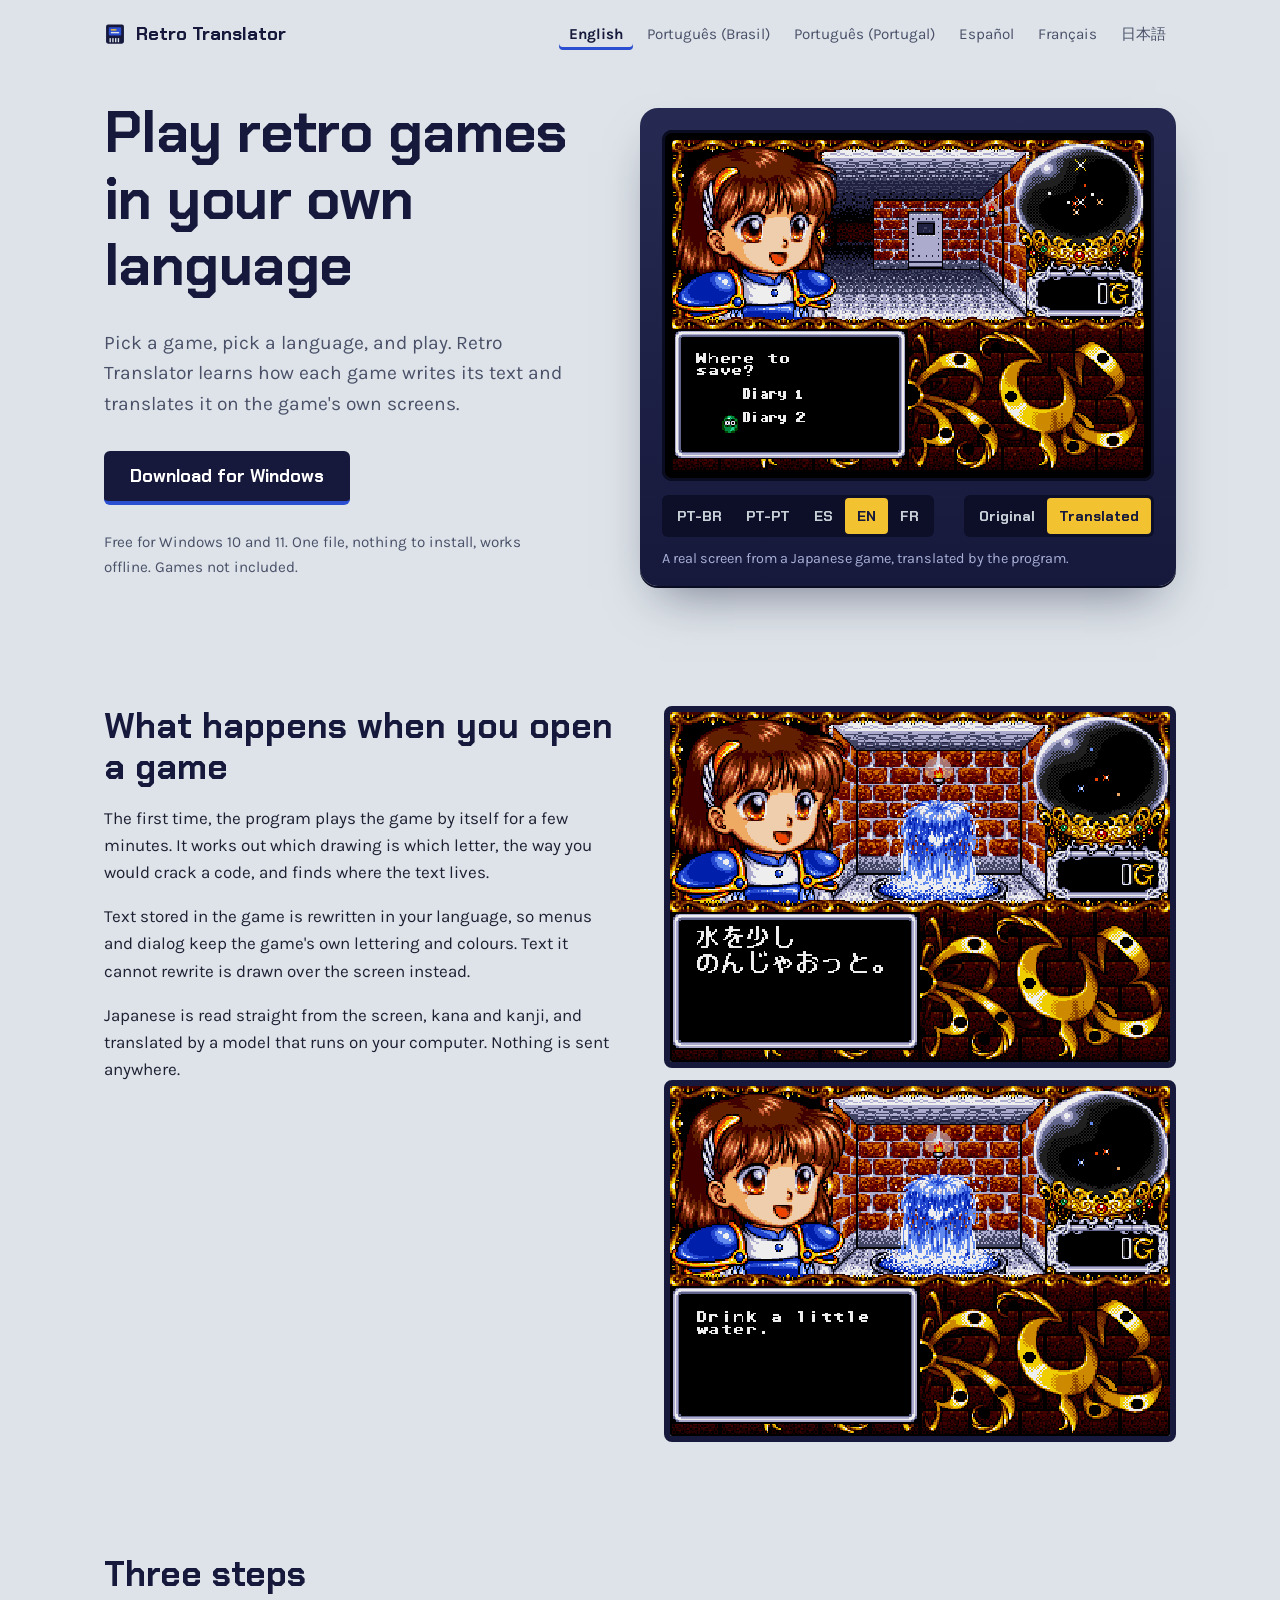
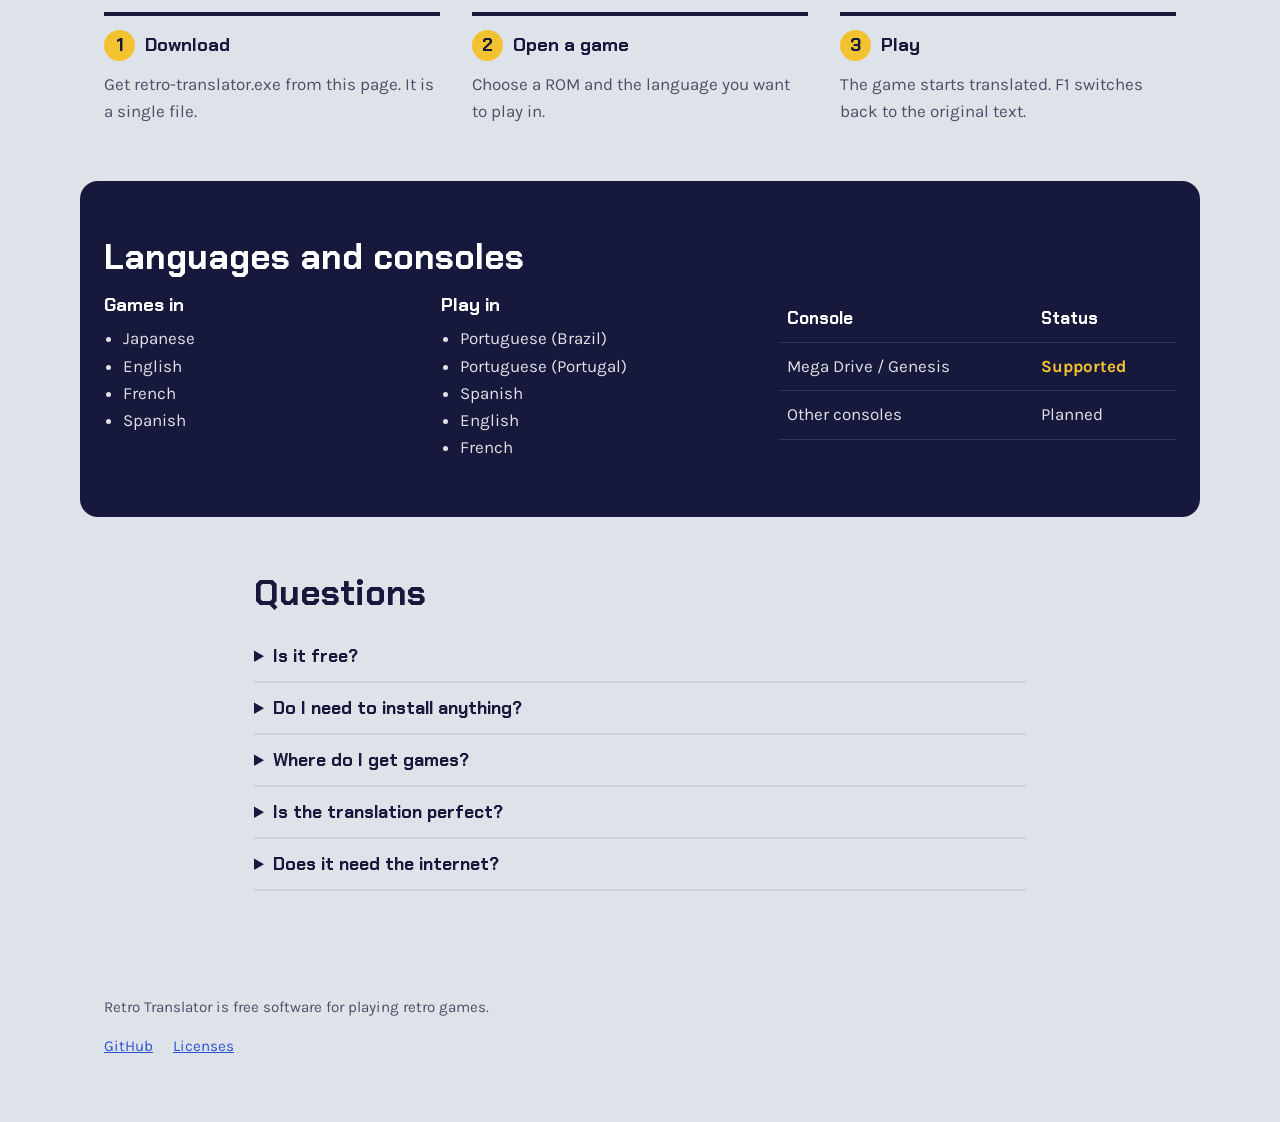
==== commit 145f39ea: "Add a European Portuguese page; tag the Brazilian one as pt-BR" ====
--- a/index.html
+++ b/index.html
@@ -7,7 +7,8 @@
 <meta name="description" content="Free Windows program that translates Mega Drive / Genesis games while you play. Japanese, English, French and Spanish games into English, Portuguese, Spanish or French. Offline and portable.">
 <link rel="canonical" href="https://leofeitosa.github.io/retro-translator/">
 <link rel="alternate" hreflang="en" href="https://leofeitosa.github.io/retro-translator/">
-<link rel="alternate" hreflang="pt" href="https://leofeitosa.github.io/retro-translator/pt/">
+<link rel="alternate" hreflang="pt-BR" href="https://leofeitosa.github.io/retro-translator/pt/">
+<link rel="alternate" hreflang="pt-PT" href="https://leofeitosa.github.io/retro-translator/pt-pt/">
 <link rel="alternate" hreflang="es" href="https://leofeitosa.github.io/retro-translator/es/">
 <link rel="alternate" hreflang="fr" href="https://leofeitosa.github.io/retro-translator/fr/">
 <link rel="alternate" hreflang="ja" href="https://leofeitosa.github.io/retro-translator/ja/">
@@ -29,14 +30,15 @@
 <link rel="preload" as="image" href="assets/save-en.png">
 <script type="application/ld+json">[{"@context": "https://schema.org", "@type": "SoftwareApplication", "name": "Retro Translator", "operatingSystem": "Windows 10, Windows 11", "applicationCategory": "GameApplication", "description": "Free Windows program that translates Mega Drive / Genesis games while you play. Japanese, English, French and Spanish games into English, Portuguese, Spanish or French. Offline and portable.", "inLanguage": "en", "url": "https://leofeitosa.github.io/retro-translator/", "downloadUrl": "https://github.com/LeoFeitosa/retro-translator/releases/latest/download/retro-translator.exe", "image": "https://leofeitosa.github.io/retro-translator/assets/share.png", "offers": {"@type": "Offer", "price": "0", "priceCurrency": "USD"}}, {"@context": "https://schema.org", "@type": "FAQPage", "inLanguage": "en", "mainEntity": [{"@type": "Question", "name": "Is it free?", "acceptedAnswer": {"@type": "Answer", "text": "Yes. It cannot be sold: the emulator it uses does not allow commercial use."}}, {"@type": "Question", "name": "Do I need to install anything?", "acceptedAnswer": {"@type": "Answer", "text": "No. Download one file and open it. A new version cleans up after the old one by itself."}}, {"@type": "Question", "name": "Where do I get games?", "acceptedAnswer": {"@type": "Answer", "text": "Games are not included. Use copies of games you own."}}, {"@type": "Question", "name": "Is the translation perfect?", "acceptedAnswer": {"@type": "Answer", "text": "Most text reads well; some comes out literal or wrong, and text drawn as pictures, like logos, stays as it is."}}, {"@type": "Question", "name": "Does it need the internet?", "acceptedAnswer": {"@type": "Answer", "text": "No. Everything runs on your own computer, on the CPU."}}]}]</script>
 <script>(function(){try{if(localStorage.getItem("rt-lang"))return}catch(e){}
-var l=(navigator.languages||[navigator.language||""]).map(function(x){return x.slice(0,2)});
-for(var i=0;i<l.length;i++){if(l[i]==="en")return;if(["pt","es","fr","ja"].indexOf(l[i])>=0){
-location.replace(l[i]+"/");return}}})()</script>
+var l=navigator.languages||[navigator.language||""];
+for(var i=0;i<l.length;i++){var x=l[i].toLowerCase(),b=x.slice(0,2);if(b==="en")return;
+if(x==="pt-pt"){location.replace("pt-pt/");return}if(["pt","es","fr","ja"].indexOf(b)>=0){
+location.replace(b+"/");return}}})()</script>
 </head>
 <body>
 <header class="top">
 <a class="mark" href="./"><img src="assets/icon.svg" alt="" width="22" height="22">Retro Translator</a>
-<nav class="langs" aria-label="Language"><a href="" hreflang="en" lang="en" aria-current="page">English</a><a href="pt/" hreflang="pt" lang="pt">Português</a><a href="es/" hreflang="es" lang="es">Español</a><a href="fr/" hreflang="fr" lang="fr">Français</a><a href="ja/" hreflang="ja" lang="ja">日本語</a></nav>
+<nav class="langs" aria-label="Language"><a href="" hreflang="en" lang="en" aria-current="page">English</a><a href="pt/" hreflang="pt-BR" lang="pt-BR">Português (Brasil)</a><a href="pt-pt/" hreflang="pt-PT" lang="pt-PT">Português (Portugal)</a><a href="es/" hreflang="es" lang="es">Español</a><a href="fr/" hreflang="fr" lang="fr">Français</a><a href="ja/" hreflang="ja" lang="ja">日本語</a></nav>
 </header>
 <main>
 <section class="hero">
@@ -49,7 +51,7 @@
 <figure class="tv" data-root="">
 <div class="screen"><img id="shot" src="assets/save-en.png" width="320" height="224" alt="Japanese Mega Drive game asking where to save, translated into English"></div>
 <div class="panel">
-<div class="group" role="group" aria-label="Translation"><button type="button" data-shot="pt" aria-pressed="false">PT</button><button type="button" data-shot="es" aria-pressed="false">ES</button><button type="button" data-shot="en" aria-pressed="true">EN</button><button type="button" data-shot="fr" aria-pressed="false">FR</button></div>
+<div class="group" role="group" aria-label="Translation"><button type="button" data-shot="pt" aria-pressed="false">PT-BR</button><button type="button" data-shot="pt-PT" aria-pressed="false">PT-PT</button><button type="button" data-shot="es" aria-pressed="false">ES</button><button type="button" data-shot="en" aria-pressed="true">EN</button><button type="button" data-shot="fr" aria-pressed="false">FR</button></div>
 <div class="group" role="group"><button type="button" data-view="orig" aria-pressed="false">Original</button><button type="button" data-view="trans" aria-pressed="true">Translated</button></div>
 </div>
 <figcaption>A real screen from a Japanese game, translated by the program.</figcaption>
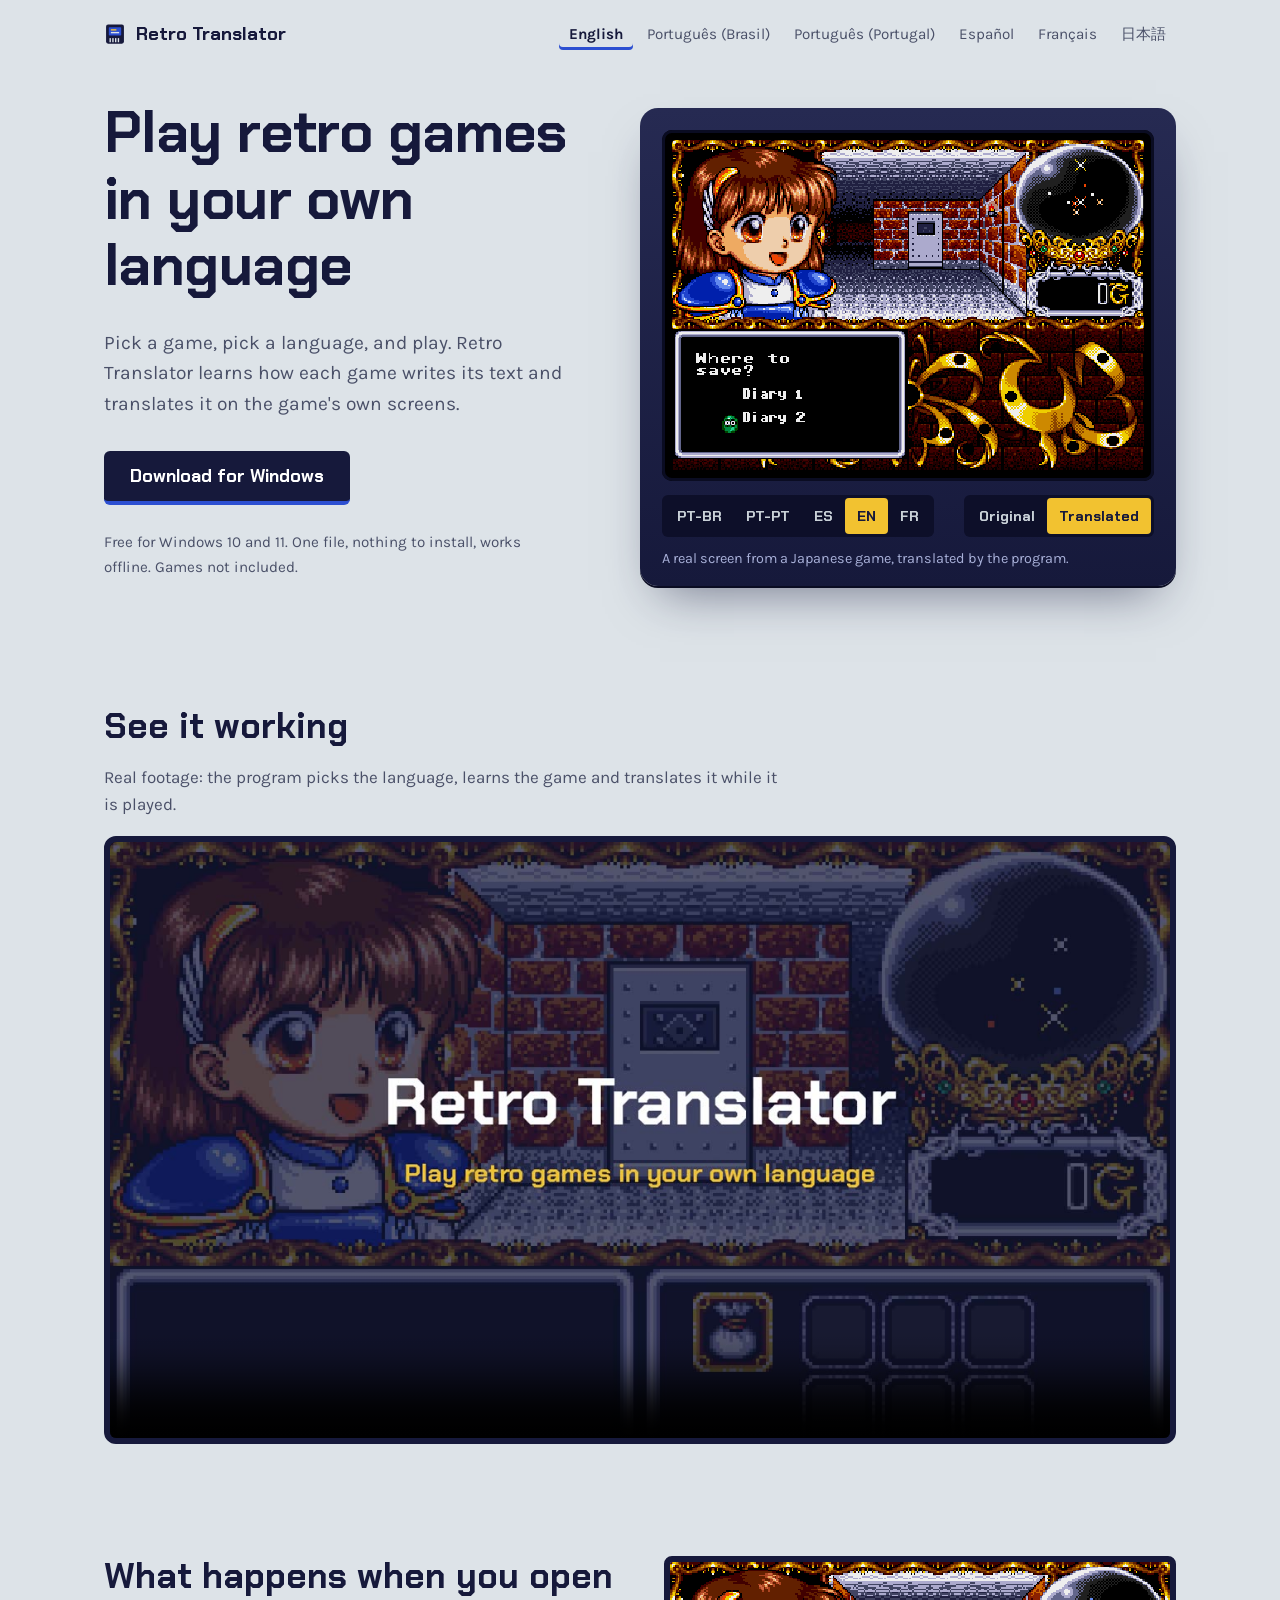
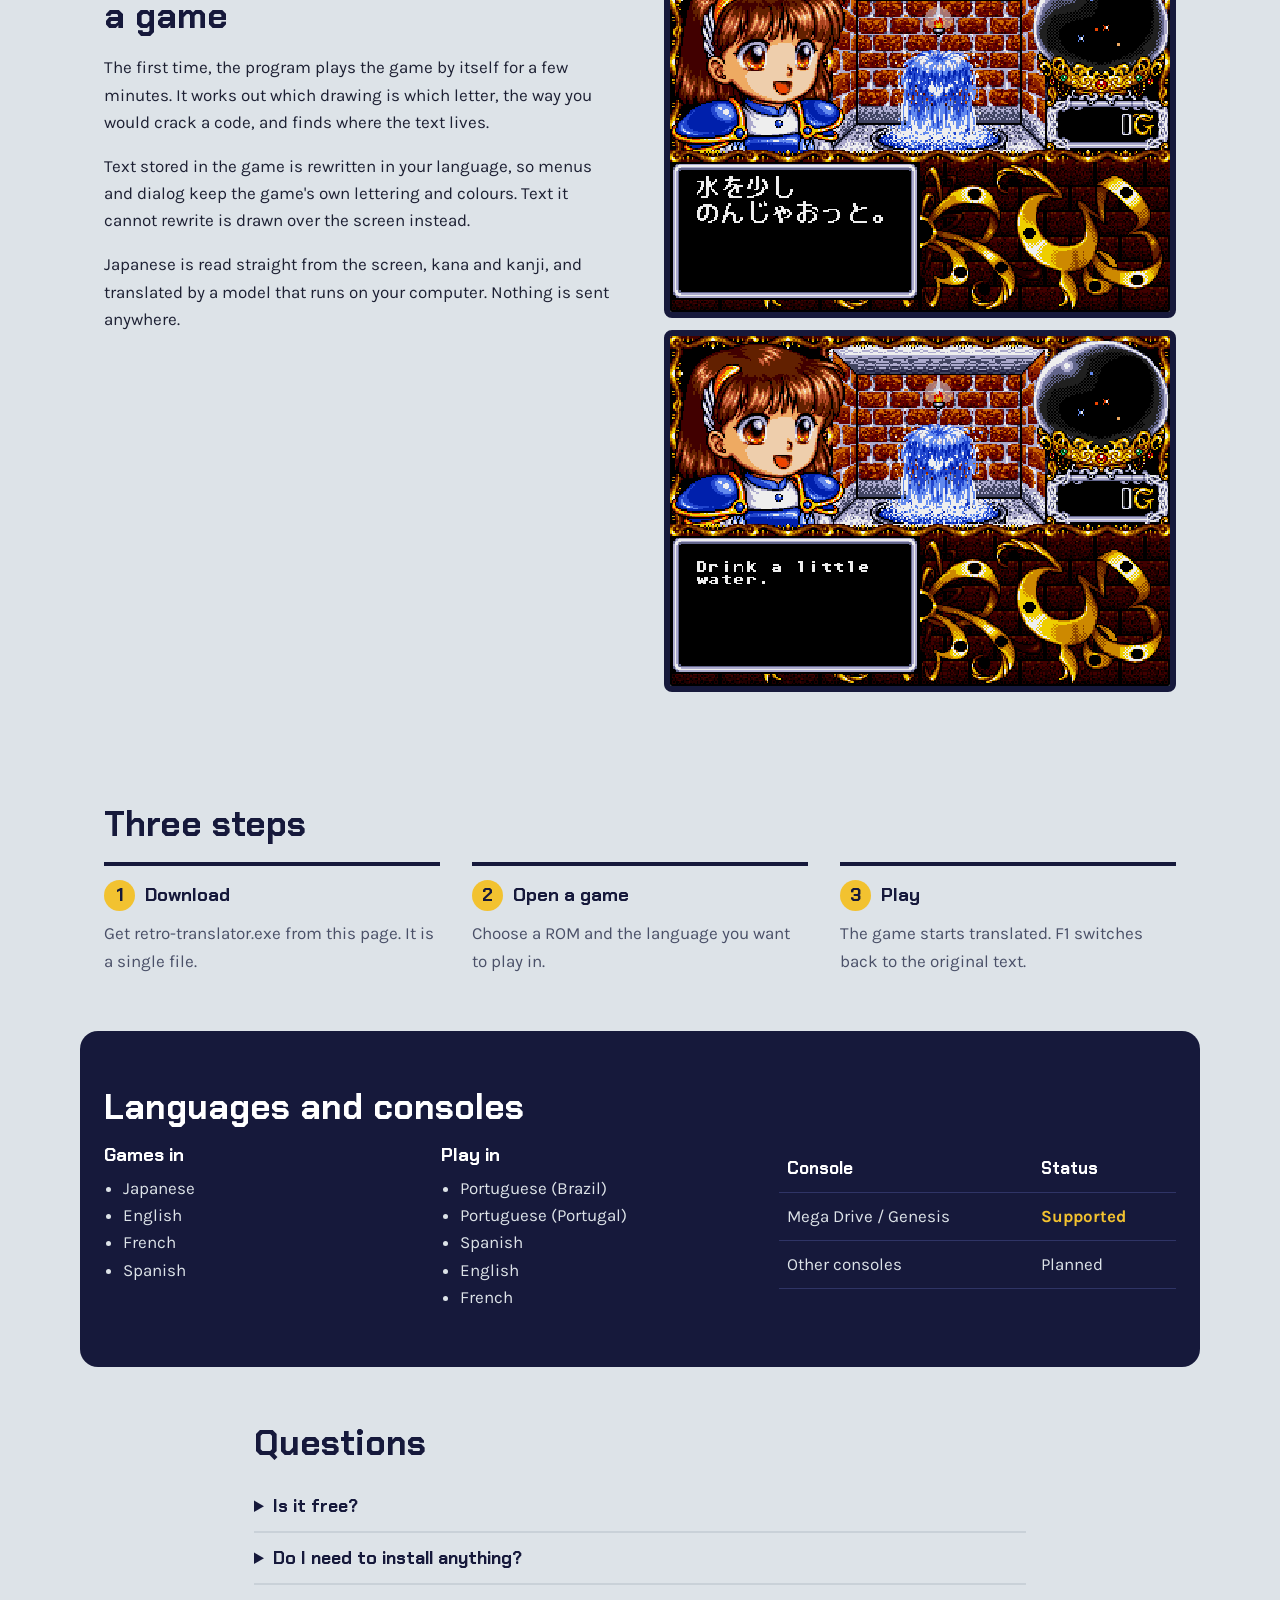
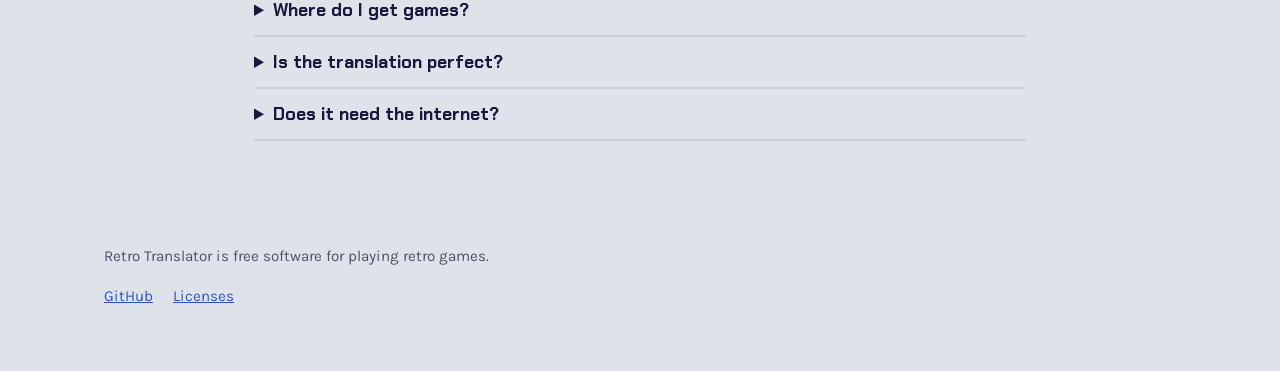
==== commit 9acc8f8a: "Promotional video on every language page" ====
--- a/index.html
+++ b/index.html
@@ -28,7 +28,7 @@
 <link href="https://fonts.googleapis.com/css2?family=Chakra+Petch:wght@500;700&family=Karla:wght@400;500;700&display=swap" rel="stylesheet">
 <link rel="stylesheet" href="assets/site.css">
 <link rel="preload" as="image" href="assets/save-en.png">
-<script type="application/ld+json">[{"@context": "https://schema.org", "@type": "SoftwareApplication", "name": "Retro Translator", "operatingSystem": "Windows 10, Windows 11", "applicationCategory": "GameApplication", "description": "Free Windows program that translates Mega Drive / Genesis games while you play. Japanese, English, French and Spanish games into English, Portuguese, Spanish or French. Offline and portable.", "inLanguage": "en", "url": "https://leofeitosa.github.io/retro-translator/", "downloadUrl": "https://github.com/LeoFeitosa/retro-translator/releases/latest/download/retro-translator.exe", "image": "https://leofeitosa.github.io/retro-translator/assets/share.png", "offers": {"@type": "Offer", "price": "0", "priceCurrency": "USD"}}, {"@context": "https://schema.org", "@type": "FAQPage", "inLanguage": "en", "mainEntity": [{"@type": "Question", "name": "Is it free?", "acceptedAnswer": {"@type": "Answer", "text": "Yes. It cannot be sold: the emulator it uses does not allow commercial use."}}, {"@type": "Question", "name": "Do I need to install anything?", "acceptedAnswer": {"@type": "Answer", "text": "No. Download one file and open it. A new version cleans up after the old one by itself."}}, {"@type": "Question", "name": "Where do I get games?", "acceptedAnswer": {"@type": "Answer", "text": "Games are not included. Use copies of games you own."}}, {"@type": "Question", "name": "Is the translation perfect?", "acceptedAnswer": {"@type": "Answer", "text": "Most text reads well; some comes out literal or wrong, and text drawn as pictures, like logos, stays as it is."}}, {"@type": "Question", "name": "Does it need the internet?", "acceptedAnswer": {"@type": "Answer", "text": "No. Everything runs on your own computer, on the CPU."}}]}]</script>
+<script type="application/ld+json">[{"@context": "https://schema.org", "@type": "SoftwareApplication", "name": "Retro Translator", "operatingSystem": "Windows 10, Windows 11", "applicationCategory": "GameApplication", "description": "Free Windows program that translates Mega Drive / Genesis games while you play. Japanese, English, French and Spanish games into English, Portuguese, Spanish or French. Offline and portable.", "inLanguage": "en", "url": "https://leofeitosa.github.io/retro-translator/", "downloadUrl": "https://github.com/LeoFeitosa/retro-translator/releases/latest/download/retro-translator.exe", "image": "https://leofeitosa.github.io/retro-translator/assets/share.png", "offers": {"@type": "Offer", "price": "0", "priceCurrency": "USD"}}, {"@context": "https://schema.org", "@type": "FAQPage", "inLanguage": "en", "mainEntity": [{"@type": "Question", "name": "Is it free?", "acceptedAnswer": {"@type": "Answer", "text": "Yes. It cannot be sold: the emulator it uses does not allow commercial use."}}, {"@type": "Question", "name": "Do I need to install anything?", "acceptedAnswer": {"@type": "Answer", "text": "No. Download one file and open it. A new version cleans up after the old one by itself."}}, {"@type": "Question", "name": "Where do I get games?", "acceptedAnswer": {"@type": "Answer", "text": "Games are not included. Use copies of games you own."}}, {"@type": "Question", "name": "Is the translation perfect?", "acceptedAnswer": {"@type": "Answer", "text": "Most text reads well; some comes out literal or wrong, and text drawn as pictures, like logos, stays as it is."}}, {"@type": "Question", "name": "Does it need the internet?", "acceptedAnswer": {"@type": "Answer", "text": "No. Everything runs on your own computer, on the CPU."}}]}, {"@context": "https://schema.org", "@type": "VideoObject", "name": "Retro Translator: See it working", "description": "Real footage: the program picks the language, learns the game and translates it while it is played.", "inLanguage": "en", "uploadDate": "2026-11-25", "thumbnailUrl": "https://leofeitosa.github.io/retro-translator/assets/video/poster-en.jpg", "contentUrl": "https://leofeitosa.github.io/retro-translator/assets/video/retro-translator-en.mp4"}]</script>
 <script>(function(){try{if(localStorage.getItem("rt-lang"))return}catch(e){}
 var l=navigator.languages||[navigator.language||""];
 for(var i=0;i<l.length;i++){var x=l[i].toLowerCase(),b=x.slice(0,2);if(b==="en")return;
@@ -57,6 +57,9 @@
 <figcaption>A real screen from a Japanese game, translated by the program.</figcaption>
 </figure>
 </section>
+<section class="video"><h2>See it working</h2><p>Real footage: the program picks the language, learns the game and translates it while it is played.</p>
+<video controls preload="none" playsinline width="1920" height="1080" poster="assets/video/poster-en.jpg">
+<source src="assets/video/retro-translator-en.mp4" type="video/mp4"></video></section>
 <section class="how">
 <div class="text"><h2>What happens when you open a game</h2><p>The first time, the program plays the game by itself for a few minutes. It works out which drawing is which letter, the way you would crack a code, and finds where the text lives.</p><p>Text stored in the game is rewritten in your language, so menus and dialog keep the game&#x27;s own lettering and colours. Text it cannot rewrite is drawn over the screen instead.</p><p>Japanese is read straight from the screen, kana and kanji, and translated by a model that runs on your computer. Nothing is sent anywhere.</p></div>
 <div class="pair">
--- a/assets/site.css
+++ b/assets/site.css
@@ -59,3 +59,5 @@
 .top{padding:14px 16px}
 .support{border-radius:0}
 }
+.video video{display:block;width:100%;height:auto;background:#000;border:6px solid var(--indigo);border-radius:12px}
+.video p{color:var(--soft);max-width:40em}
